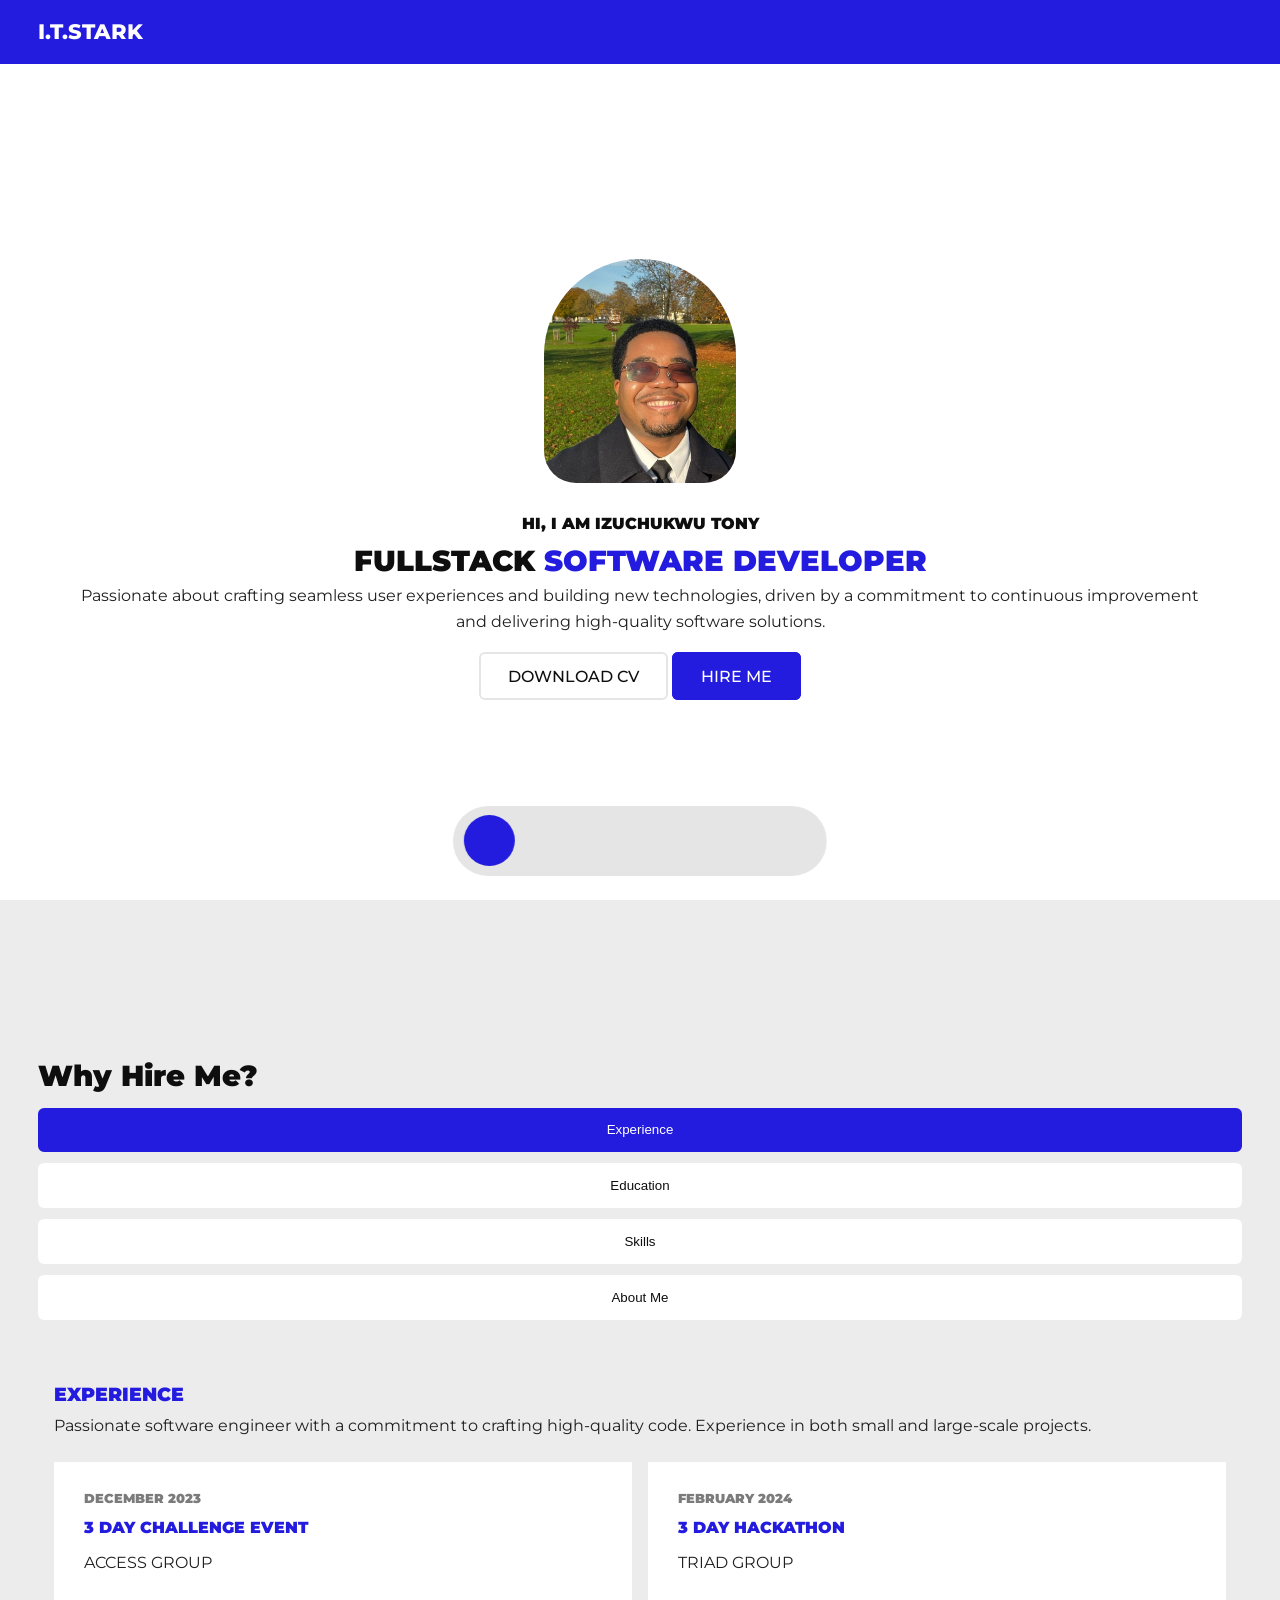
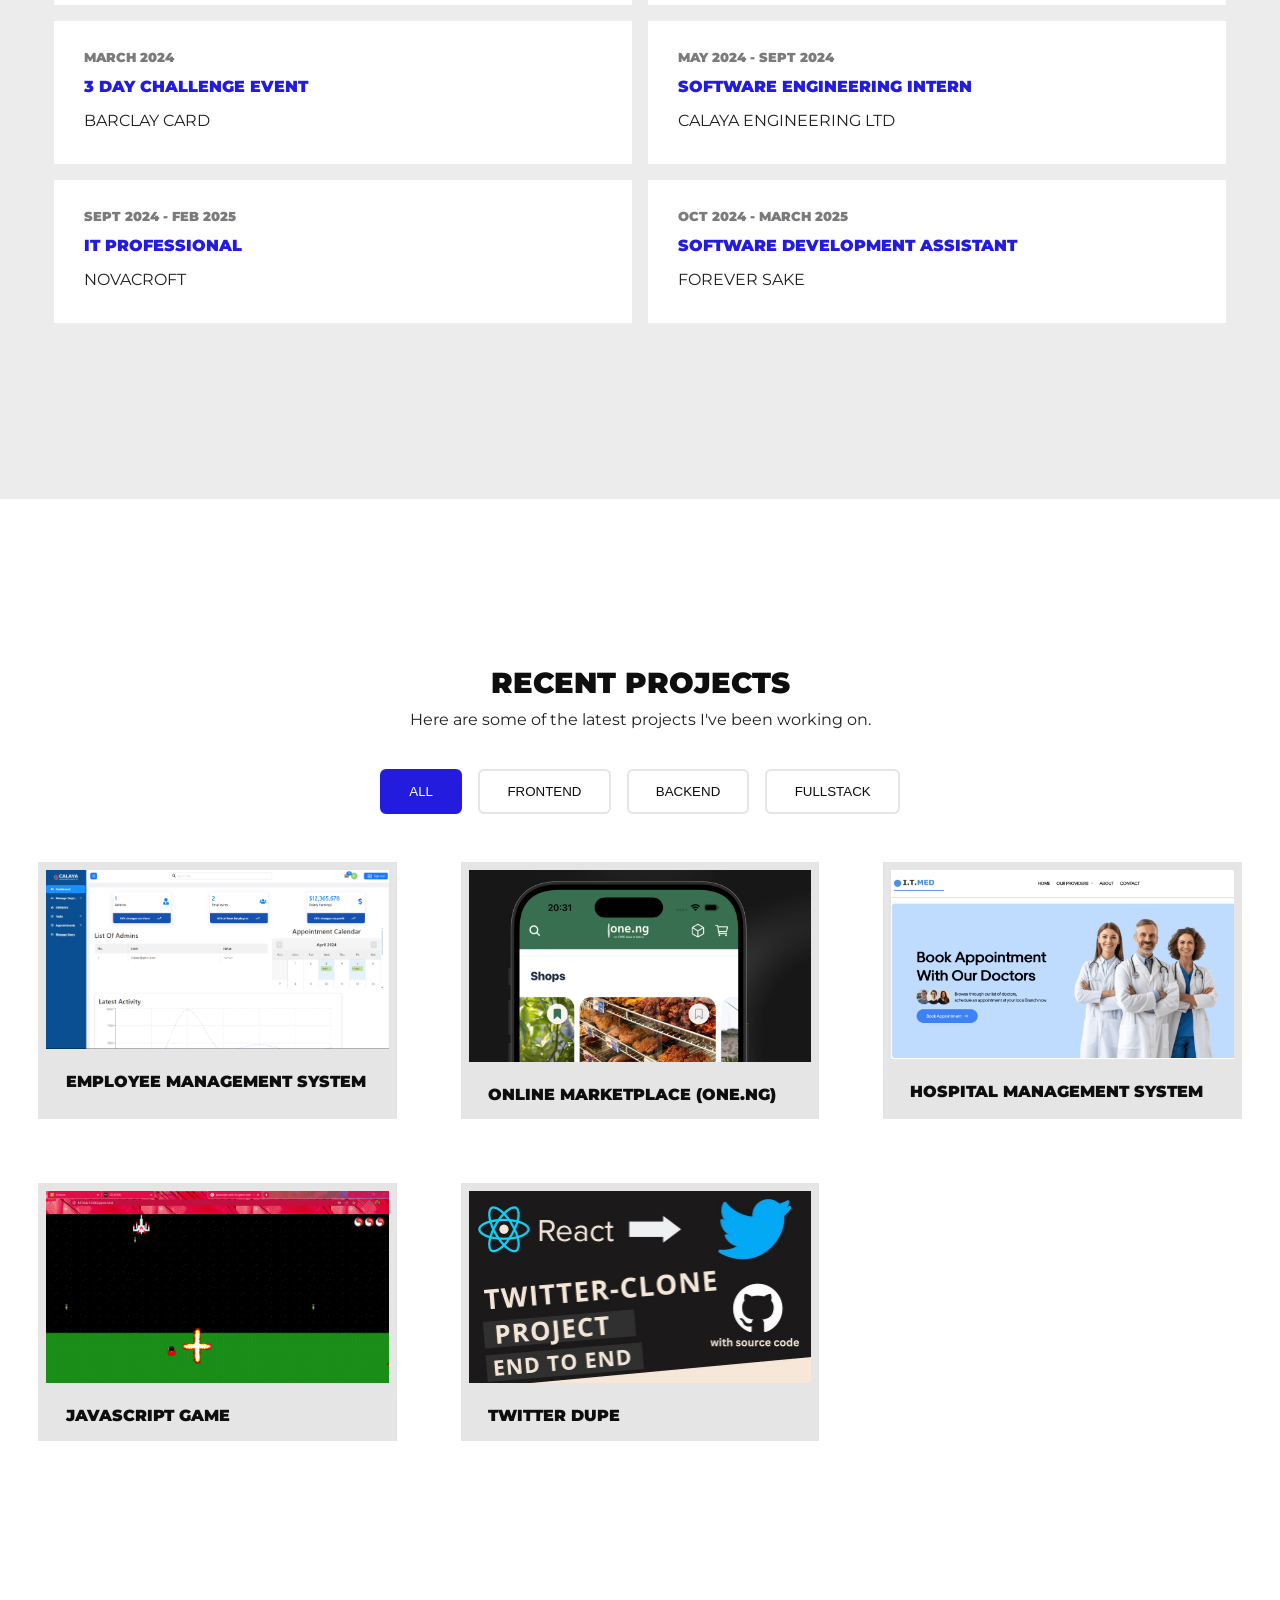
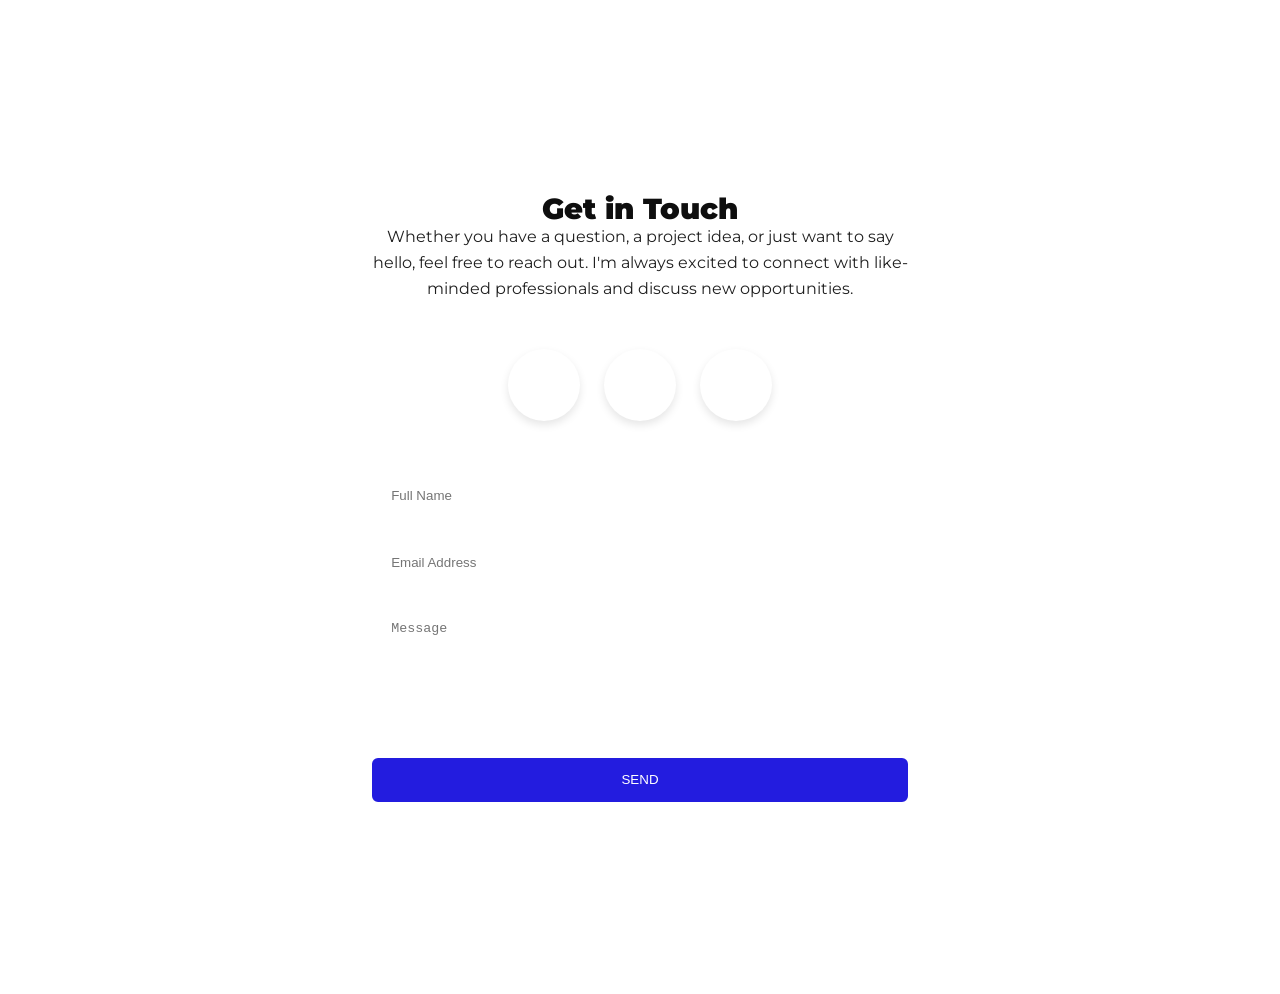
==== index.html @ 14d8987a "Update index.html" ====
<!DOCTYPE html>
<html lang="en">
  <head>
    <meta charset="UTF-8" />
    <meta name="viewport" content="width=device-width, initial-scale=1.0" />
    <title>I.T.STARK PERSONAL PORTFOLIO</title>
    <!-- Iconscout -->
    <link
      rel="stylesheet"
      href="https://unicons.iconscout.com/release/v4.0.8/css/line.css"
    />

    <!-- GOOGLEFONTS -->
    <link rel="preconnect" href="https://fonts.googleapis.com" />
    <link rel="preconnect" href="https://fonts.gstatic.com" crossorigin />
    <link
      href="https://fonts.googleapis.com/css2?family=Montserrat:ital,wght@0,100..900;1,100..900&display=swap"
      rel="stylesheet"
    />

    <!-- ANIMATE ON SCROLL -->
    <link rel="stylesheet" href="https://unpkg.com/aos@next/dist/aos.css" />

    <!-- CUSTOM CSS -->
    <link rel="stylesheet" href="./index.css" />
  </head>
  <body>
    <!---=============================== NAVBAR ==============================-->
    <nav>
      <div class="container nav_container">
        <a href="index.html">I.T.STARK</a>
        <button class="nav_theme-btn">
          <i class="uil uil-moon"></i>
        </button>
      </div>
    </nav>

    <!---=============================== FLOATING NAVBAR ==============================-->
    <menu class="floating_nav">
      <a href="#" class="active"><i class="uil uil-estate"></i></a>
      <a href="#resume"><i class="uil uil-clipboard-alt"></i></a>
      <a href="#projects"><i class="uil uil-bag"></i></a>
      <a href="#faqs"><i class="uil uil-smile-beam"></i></a>
      <a href="#contact"><i class="uil uil-phone"></i></a>
    </menu>

    <!---=============================== HEADER ==============================-->
    <header>
      <div class="header_container">
        <div class="header_image" data-aos="fade-up" data-aos-delay="800">
          <img src="../assets/izu.jpg" alt="Header Image" />
        </div>
        <h5 data-aos="fade-in">HI, I AM IZUCHUKWU TONY</h5>
        <h1 data-aos="fade-in">FULLSTACK <span>SOFTWARE DEVELOPER</span></h1>
        <p data-aos="fade-in">
          Passionate about crafting seamless user experiences and building new
          technologies, driven by a commitment to continuous improvement and
          delivering high-quality software solutions.
        </p>
        <div class="header_cta" data-aos="fade-in">
<a href="./assets/Izuchukwu_Resume.pdf" class="btn" download="Izuchukwu CV.pdf">DOWNLOAD CV</a>          <a href="#contact" class="btn primary">HIRE ME</a>
        </div>

        <menu class="header_socials">
          <a href="https://github.com/Izu-kun23" aria-label="GitHub"
            ><i class="uil uil-github-alt"></i
          ></a>
          <a
            href="https://www.instagram.com/_izumaki_15/"
            aria-label="Instagram"
            ><i class="uil uil-instagram"></i
          ></a>
          <a
            href="https://www.linkedin.com/in/izuchukwu-tony-9aa592218/"
            aria-label="LinkedIn"
            ><i class="uil uil-linkedin-alt"></i
          ></a>
        </menu>
      </div>
    </header>

    <!---=============================== RESUME ==============================-->
    <section id="resume">
      <div class="container resume_container" data-aos="fade-in" data-aos-delay="200">
        <div class="resume_left">
          <h1>Why Hire Me?</h1>
<p>
 
</p>
<p>

</p>
          <menu>
            <button class="btn primary experience_btn">Experience</button>
            <button class="btn education_btn">Education</button>
            <button class="btn skills_btn">Skills</button>
            <button class="btn about_btn">About Me</button>
          </menu>
        </div>

        <div class="resume_right"></div>
      </div>
    </section>

<!--============================== PROJECTS ==============================-->
<section class="projects" id="projects" data-aos="fade-up" data-aos-delay="200">
  <h1>RECENT PROJECTS</h1>
  <p>Here are some of the latest projects I've been working on.</p>

  <menu class="projects_categories">
    <button class="btn primary" data-filter="*">ALL</button>
    <button class="btn" data-filter=".frontend">FRONTEND</button>
    <button class="btn" data-filter=".backend">BACKEND</button>
    <button class="btn" data-filter=".fullstack">FULLSTACK</button>
  </menu>

  <div class="container projects_container">
    <article class="project mix fullstack" data-title="Employee Management System" data-description="This Employee Management System is designed to streamline workforce management within a company. It facilitates effective communication between employees and employers, ensuring smooth operations and improved productivity." data-image="./assets/EMS.png">
      <div class="project_image"><img src="./assets/EMS.png" alt="EMS" /></div>
      <h5>EMPLOYEE MANAGEMENT SYSTEM</h5>
    </article>

    <article class="project mix fullstack" data-title="Online Marketplace (One.NG)" data-description="A cross-platform mobile application intended to connect small businesses and consumers across Nigeria. One.NG is being developed to help vendors showcase services, manage profiles, and interact with customers in real time. It is designed to support geo-based discovery, in-app messaging, and local payments — with the broader goal of helping digitize Nigeria’s informal economy and empower small-scale entrepreneurs." data-image="./assets/home.png">
      <div class="project_image"><img src="./assets/One.png" alt="One NG" /></div>
      <h5>ONLINE MARKETPLACE (ONE.NG)</h5>
    </article>

    <article class="project mix fullstack" data-title="Hospital Management System" data-description="This Hospital Management System allows users to book appointments, while doctors, pharmacists, and admins manage bookings, payments, and patient data via dedicated dashboards. Stripe integration supports seamless transactions." data-image="./assets/hospitalms.png">
      <div class="project_image"><img src="./assets/hospitalms.png" alt="Hospital MS" /></div>
      <h5>HOSPITAL MANAGEMENT SYSTEM</h5>
    </article>

    <article class="project mix backend" data-title="JavaScript Game" data-description="A browser-based game where players dodge falling obstacles. Designed to test reflexes and timing, built with vanilla JS." data-image="./assets/game.png">
      <div class="project_image"><img src="./assets/game.png" alt="Game" /></div>
      <h5>JAVASCRIPT GAME</h5>
    </article>

    <article class="project mix frontend" data-title="Twitter Dupe (React)" data-description="A frontend clone of X (formerly Twitter), built using React and MongoDB. Features include posting, liking, commenting, and following users." data-image="./assets/Fake.jpg">
      <div class="project_image"><img src="./assets/Fake.jpg" alt="Twitter Dupe" /></div>
      <h5>TWITTER DUPE</h5>
    </article>
  </div>
</section>

<!-- =============== MODAL ================== -->
<div class="modal" id="projectModal">
  <div class="modal-content">
    <span class="close">&times;</span>
    <img id="modal-img" src="" alt="Project Image" />
    <h2 id="modal-title"></h2>
    <p id="modal-description"></p>
  </div>
</div>

<!-- =============== MODAL STYLES ================== -->
<style>
  .modal {
    display: none;
    opacity: 0;
    transition: opacity 0.3s ease;
    position: fixed;
    z-index: 9999;
    left: 0; top: 0;
    width: 100%; height: 100%;
    overflow: auto;
    background: rgba(0, 0, 0, 0.7);
  }

  .modal.show {
    display: block;
    opacity: 1;
  }

  .modal-content {
    background: white;
    margin: 10% auto;
    padding: 20px;
    width: 90%;
    max-width: 600px;
    border-radius: 10px;
    position: relative;
    animation: slideIn 0.3s ease;
  }

  .modal-content img {
    width: 100%;
    height: auto;
    object-fit: cover;
    border-radius: 10px;
    margin-bottom: 1rem;
  }

  .modal-content .close {
    position: absolute;
    top: 10px; right: 15px;
    font-size: 28px;
    cursor: pointer;
  }

  @keyframes slideIn {
    from { transform: translateY(-20px); opacity: 0; }
    to { transform: translateY(0); opacity: 1; }
  }
</style>

<!-- =============== MODAL SCRIPT ================== -->
<script>
  document.addEventListener("DOMContentLoaded", () => {
    const modal = document.getElementById("projectModal");
    const modalImg = document.getElementById("modal-img");
    const modalTitle = document.getElementById("modal-title");
    const modalDescription = document.getElementById("modal-description");
    const closeBtn = document.querySelector(".modal .close");

    document.querySelectorAll(".project").forEach(project => {
      project.addEventListener("click", () => {
        modalImg.src = project.getAttribute("data-image");
        modalTitle.textContent = project.getAttribute("data-title");
        modalDescription.textContent = project.getAttribute("data-description");

        modal.classList.add("show");
      });
    });

    closeBtn.addEventListener("click", () => {
      modal.classList.remove("show");
    });

    window.addEventListener("click", (e) => {
      if (e.target === modal) {
        modal.classList.remove("show");
      }
    });
  });
</script>
    

    <!---=============================== CONTACT ==============================-->
    <section id="contact">
      <div class="container contact_container">
        <h1>Get in Touch</h1>
        <p>
            Whether you have a question, a project idea, or just want to say hello, feel free to reach out. I'm always excited to connect with like-minded professionals and discuss new opportunities.
        </p>
        <menu class="contact_options">
          <a href="mailto:izuchukwuonuoha6@gmail.com" class="contact_option" target="_blank">
              <i class="uil uil-envelope"></i>
              
          </a>
          <a href="https://wa.me/+447763902623" class="contact_option" target="_blank">
              <i class="uil uil-whatsapp"></i>
              
          </a>
          <a href="tel:+447763902623" class="contact_option" target="_blank">
              <i class="uil uil-phone"></i>
              
          </a>
      </menu>

        <form action="https://formsubmit.co/izuchukwuonuoha6@gmail.com" method="POST" data-aos="fade-up" data-aos-delay="200">
          <input type="text" name="Name" placeholder="Full Name">
          <input type="text" name="Email" placeholder="Email Address">
          <textarea rows="7" name="Message" placeholder="Message"></textarea>
          <button type="submit" class="btn primary">SEND</button>

        </form>
      </div>
    </section>


    <script src="./mix/dist/mixitup.min.js"></script>
    <script src="https://unpkg.com/aos@next/dist/aos.js"></script>
    <script>
      AOS.init({duration:2000, offset:80});
    </script>
    <script src="./index.js"></script>
  </body>
</html>
---- index.css ----
*{
    margin: 0;
    padding: 0;
    outline: 0;
    border: 0;
    text-decoration: none;
    list-style: none;
    box-sizing: border-box;
}

:root{
    --color-primary: rgb(35, 28, 223);
    --color-primary-variant: rgba(25, 39, 230, 0.61);
    --color-gray-0: #fff;
    --color-gray-50: #edecec;
    --color-gray-100: #e6e5e5;
    --color-gray-200: #c0c0c0;
    --color-gray-300: #a1a1a1;
    --color-gray-400: #919191;
    --color-gray-500: #7b7b7b;
    --color-gray-600: #545454;
    --color-gray-700: #313131;
    --color-gray-800: #1f1f1f;
    --color-gray-900: #0e0e0e;

    --container-w-lg:74%;
    --container-w-sm:94%;

    --transition:all 350ms ease;

}

.dark-theme-variables{
    --color-gray-0: #0e0d14;
    --color-gray-50: #211f2e;
    --color-gray-100: #252233;
    --color-gray-200: #545454;
    --color-gray-300: #7b7b7b;
    --color-gray-400: #919191;
    --color-gray-500: #a1a1a1;
    --color-gray-600: #c0c0c0;
    --color-gray-700: #e6e5e5;
    --color-gray-800: #fafafa;
    --color-gray-900: #fff;
}

html{
    scroll-behavior: smooth;
}

::-webkit-scrollbar{
    background: rgba(11, 48, 185, 0.25);
    width:10px;
}

::-webkit-scrollbar-thumb{
    background: var(--color-primary);
}

body {
    font-family: "Montserrat", sans-serif;
    line-height: 1.6;
    background: var(--color-gray-0);
    font-size:0.9rem;
    color: var(--color-gray-800);
    user-select: none;
}

.container{
    width: var(--container-w-lg);
    margin-inline: auto;
    
}

img {
    width: 100%;
    display: block;
    object-fit: cover;
}

h1, h2, h3, h4, h5, h6{
    line-height: 1.1;
    color: var(--color-gray-900);
    font-weight:900;
}

h1{
    font-size:1.8rem;
}

h2{
    font-size: 1.6rem;
}

h3{
    font-size: 1.4rem;
}

h4{
    font-size: 1.2rem;
}

h5{
    font-size: 1rem;
}

h6{
    font-size: 0.8rem;
}

a{
    transition: var(--transition);
}

.btn {
    background: var(--color-gray-0); /* Background color of the button */
    border: 2px solid var(--color-gray-100); /* Outline color and thickness */
    color: var(--color-gray-900); /* Text color */
    font-weight: 500;
    padding: 0.8rem 1.7rem;
    transition: var(--transition);
    cursor: pointer;
    border-radius: 0.375rem; /* Optional: Rounded corners */
}

.btn.primary{
    background: var(--color-primary);
    border-color: var(--color-primary);
    color:white;
}

.btn:hover{
    background: var(--color-primary-variant);
    border-color: transparent
}

section{
    padding: 10rem 0;
}

section:nth-child(even) {
    background:var(--color-gray-50);
}

section > h1, section > p {
    text-align: center;
    margin-top: 0.5rem;
    width: 30rem;
    margin-inline:auto;
}




/*=============================== NAVBAR ==============================*/
nav {
    background: var(--color-primary);
    width:100vw;
    height:3rem;
    display:grid;
    place-items: center;
    position: fixed;
    top: 0;
    left: 0;
    z-index: 9;
}

.nav_container{
    display:flex;
    justify-content:space-between;
    align-items:center;
}

.nav_container a{
    color:white;
    font-weight: 800;
    font-size:1.3rem;
}

.nav_theme-btn{
    background: transparent;
    color: white;
    font-size:1.3rem;
    cursor:pointer;
}

/*=============================== FLOATING NAVBAR ==============================*/
.floating_nav{
    position: fixed;
    left:50%;
    bottom:2rem;
    transform: translateX(-50%) scale(0);
    background:rgba(0,0,0,0.1);
    backdrop-filter: blur(10px);
    -webkit-backdrop-filter: blur(10px);
    width: fit-content;
    height:4.4rem;
    display: flex;
    align-items: center;
    justify-content: space-between;
    gap:1.5rem;
    padding:0.7rem;
    border-radius: 2.2rem;
    opacity: 0;
    z-index: 9;
    animation:animateFloatingNav 1s 1.5s ease forwards;
}

.dark-theme-variables .floating_nav{
    background: rgba(255, 255, 255, 0.1);
}

@keyframes animateFloatingNav {
    to{
        bottom:1.5rem;
        opacity: 1;
        transform: translateX(-50%) scale(1);
    }
}

.floating_nav a{
    color: var(--color-gray-900);
    width: 3.2rem;
    aspect-ratio: 1/1;
    display:grid;
    place-items:center;
    border-radius: 50%;
    font-size:1rem;
}

.floating_nav a:hover{
    background: var(--color-gray-0);
}

.floating_nav a.active{
    background:var(--color-primary);
    color:white;
}


/*=============================== HEADER ==============================*/
header{
    margin-top: 3rem;
    height: calc(100vh - 3rem);
    display: grid;
    place-items: center;
}

.dark-theme-variables header{
    background: linear-gradient (var(--color-gray-100), var(--color-gray-0));
}

.header_container{
    width:36rem;
    text-align: center;
}

.header_image{
    width: 12rem;
    height:14rem;
    border-radius: 6rem 6rem 2rem 2rem;
    overflow: hidden;
    margin-inline: auto;
    margin-bottom: 2rem;
}

.header_image img{
    height:100%;
}

.header_container h1{
    margin: 0.8rem 0 0.1rem;
}

.header_container h1 span{
    color: var(--color-primary);
}

.header_cta{
    margin-top: 1.8rem;
    display: flex;
    gap: 1rem;
    margin-inline: auto; /* Center-align the content horizontally */
    width: fit-content;
    display: inline-block;
   
    color: #333; /* Text color to match the border */
    
}

.header_socials{
    position: absolute;
    right: 10%;
    bottom: 4rem;
    display: flex;
    flex-direction: column;
    gap: 1rem;
}

.header_socials a {
    background: var(--color-gray-100);
    color: var(--color-primary);
    width:2.2rem;
    aspect-ratio: 1/1;
    display: flex;
    align-items: center;
    justify-content: center;
    border-radius:0.6rem;
    transition: var(--transition);
}

.header_socials a:hover {
    background: var(--color-primary-variant);
    color: var(--color-gray-0);

}

/*=============================== RESUME ==============================*/
.resume_container{
    display: grid;
    grid-template-columns:14rem auto;
    gap: 7rem;
    width: 60%;
}
 .resume_left p{
    margin: 0.5rem 0 1rem;
 }

 .resume_left menu{
    display: flex;
    flex-direction: column;
    gap: 1rem;
 }

.resume_left menu button {
    border-color:var(--color-gray-0);
}

.resume_right h4{
    margin-bottom: 0.5rem;
    color: var(--color-primary);
}

.resume_right > p{
    margin-bottom:1.5rem;
}

.resume_right ul {
    display: grid;
    grid-template-columns: 1fr 1fr;
    gap: 1rem;
}

.resume_right ul li{
    background: var(--color-gray-0);
    padding: 1.5rem;
    border: 0.4rem solid var(--color-gray-0);
    transition: var(--transition);
    cursor:default;
}

.resume_right ul li:hover {
    background: transparent;
}

.resume_right li h6{
    color:var(--color-gray-500)
}

.resume_right li h5{
    color: var(--color-primary);
    margin: 0.8rem 0;
}


/*education*/
.resume_right.education.ul{
    grid-template-columns: 1fr;
}

.resume_right.education.li h5{
    margin-top: 0;
}

.resume_right.education.li h6{
    margin-top: 0;
}

.resume_right.skills ul{
    grid-template-columns: repeat(5, 1fr);
}

.resume_right.skills ul li{
    padding:1rem;
}

/* about */
.resume_right.about ul{
    gap: 0;
}

.resume_right.about.li{
    background: transparent;
    display:flex;
    align-items: center;
    padding: 0;
    gap:0.3rem;
    border: 0;
}

.resume_right.about.li h6{
    color: var(--color-gray-500);
}

.resume_right.about.li h5{
    color: var(--color-gray-900);
}


/*=============================== PROJECTS ==============================*/
.projects_categories {
    display:flex;
    gap:1rem;
    justify-content:center;
    align-items: center;
    margin:3rem 0 2.5rem;
    flex-wrap:wrap;
}

.projects_container {
    display: grid;
    grid-template-columns: repeat(auto-fill, minmax(20rem, 1fr));
    gap:4rem;
}

.project{
    background: var(--color-gray-100);
    transition: var(--transition);
    padding-bottom: 0.5rem;
    border: 0.5rem solid var(--color-gray-100);
    animation: animateProject 1.5s ease forwards;
}

@keyframes animateProject{
    from{
        opacity: 0;
    } to {
        opacity: 1
    }
}

.project:hover {
    background: transparent;
}

.project_image{
    max-height:12rem;
    margin-bottom:1.5rem;
    overflow:hidden;
}

.project h5 {
    padding: 0 1.2rem;
}

.project p {
    margin: 0.5rem 0 1.5rem;
    padding:0 1.2rem;
    font-size:0.8rem;
}

.project_cta{
    padding: 0 1.2rem;
    display: flex;
    gap: 1rem;
}

.project_cta a{
    font-size: 1.3rem;
    padding: 0.6rem 1rem
}

/*=============================== CONTACT ==============================*/
.contact_container {
    width: 100%; /* Make it responsive */
    max-width: 600px; /* Set a maximum width */
    margin: 0 auto; /* Center the container */
    text-align: center; /* Center the text */
    padding: 2rem; /* Add some padding */
}

.contact_options {
    display: flex;
    justify-content: center; /* Center the items */
    align-items: center;
    flex-wrap: wrap; /* Allow items to wrap on smaller screens */
    gap: 1.5rem; /* Increase the gap for better spacing */
    margin: 3rem 0; /* Adjust margin for spacing */
}

.contact_options a {
    background: var(--color-gray-0);
    color: var(--color-primary);
    padding: 1.5rem; /* Increase padding for better touch targets */
    border-radius: 50%;
    width: 4.5rem; /* Slightly larger width */
    height: 4.5rem; /* Slightly larger height */
    display: flex;
    align-items: center;
    justify-content: center;
    font-size: 1.5rem; /* Increase icon size */
    box-shadow: 0 4px 8px rgba(0, 0, 0, 0.1); /* Add a soft shadow */
    transition: all 0.3s ease; /* Smooth transition for hover */
}

.contact_options a:hover {
    background: var(--color-primary-variant);
    color: var(--color-gray-900);
    transform: translateY(-5px); /* Add lift effect on hover */
    box-shadow: 0 6px 12px rgba(0, 0, 0, 0.15); /* Enhance shadow on hover */
}


form {
    display:flex;
    flex-direction:column;
    gap:0.8rem;
}

form input, form textarea{
    padding: 1.2rem;
    resize: none;
    background: var(--color-gray-0);
    color:var(--color-gray-900);
}

form button{
    width: fit-content;
    border: 0;
    background: var(--color-primary);
    padding:0.8rem 2rem;
}


/*=============================== MEDIA QUERIES ==============================*/

@media screen and (max-width: 1500px) {
    body {
        font-size: 1rem;
    }

    .container {
        width: var(--container-w-sm);
    }

    section > h1,
    section > p {
        width: var(--container-w-sm);
    }

    nav {
        height: 4rem;
    }

    .header_container {
        width: 90%;
    }

    .header_container p {
        margin-top: 0.4rem;
    }

    .header_socials {
        display: none;
    }

    .resume_container {
        grid-template-columns: 1fr;
        gap: 3rem;
    }

    .resume_left menu {
        gap: 0.7rem;
    }

    .resume_right {
        width: 100%; /* Make sure it takes full width on small screens */
        overflow-x: hidden; /* Prevent horizontal overflow */
        padding: 1rem; /* Add some padding for a better fit */
    }

    .resume_right.skills ul {
        grid-template-columns: repeat(3, 1fr);
        gap: 1.2rem;
    }

    .resume_right.about ul {
        grid-template-columns: 1fr;
    }

    .resume_right.education ul {
        grid-template-columns: 1fr; /* Ensure content fits within the screen */
        gap: 1.2rem; /* Add some gap for better layout */
    }

    .projects_categories {
        margin-top: 2.3rem;
    }

    .projects_container {
        margin-top: 3rem;
    }

    .faqs_container {
        grid-template-columns: 1fr;
    }

    form button {
        width: 100%;
    }

}
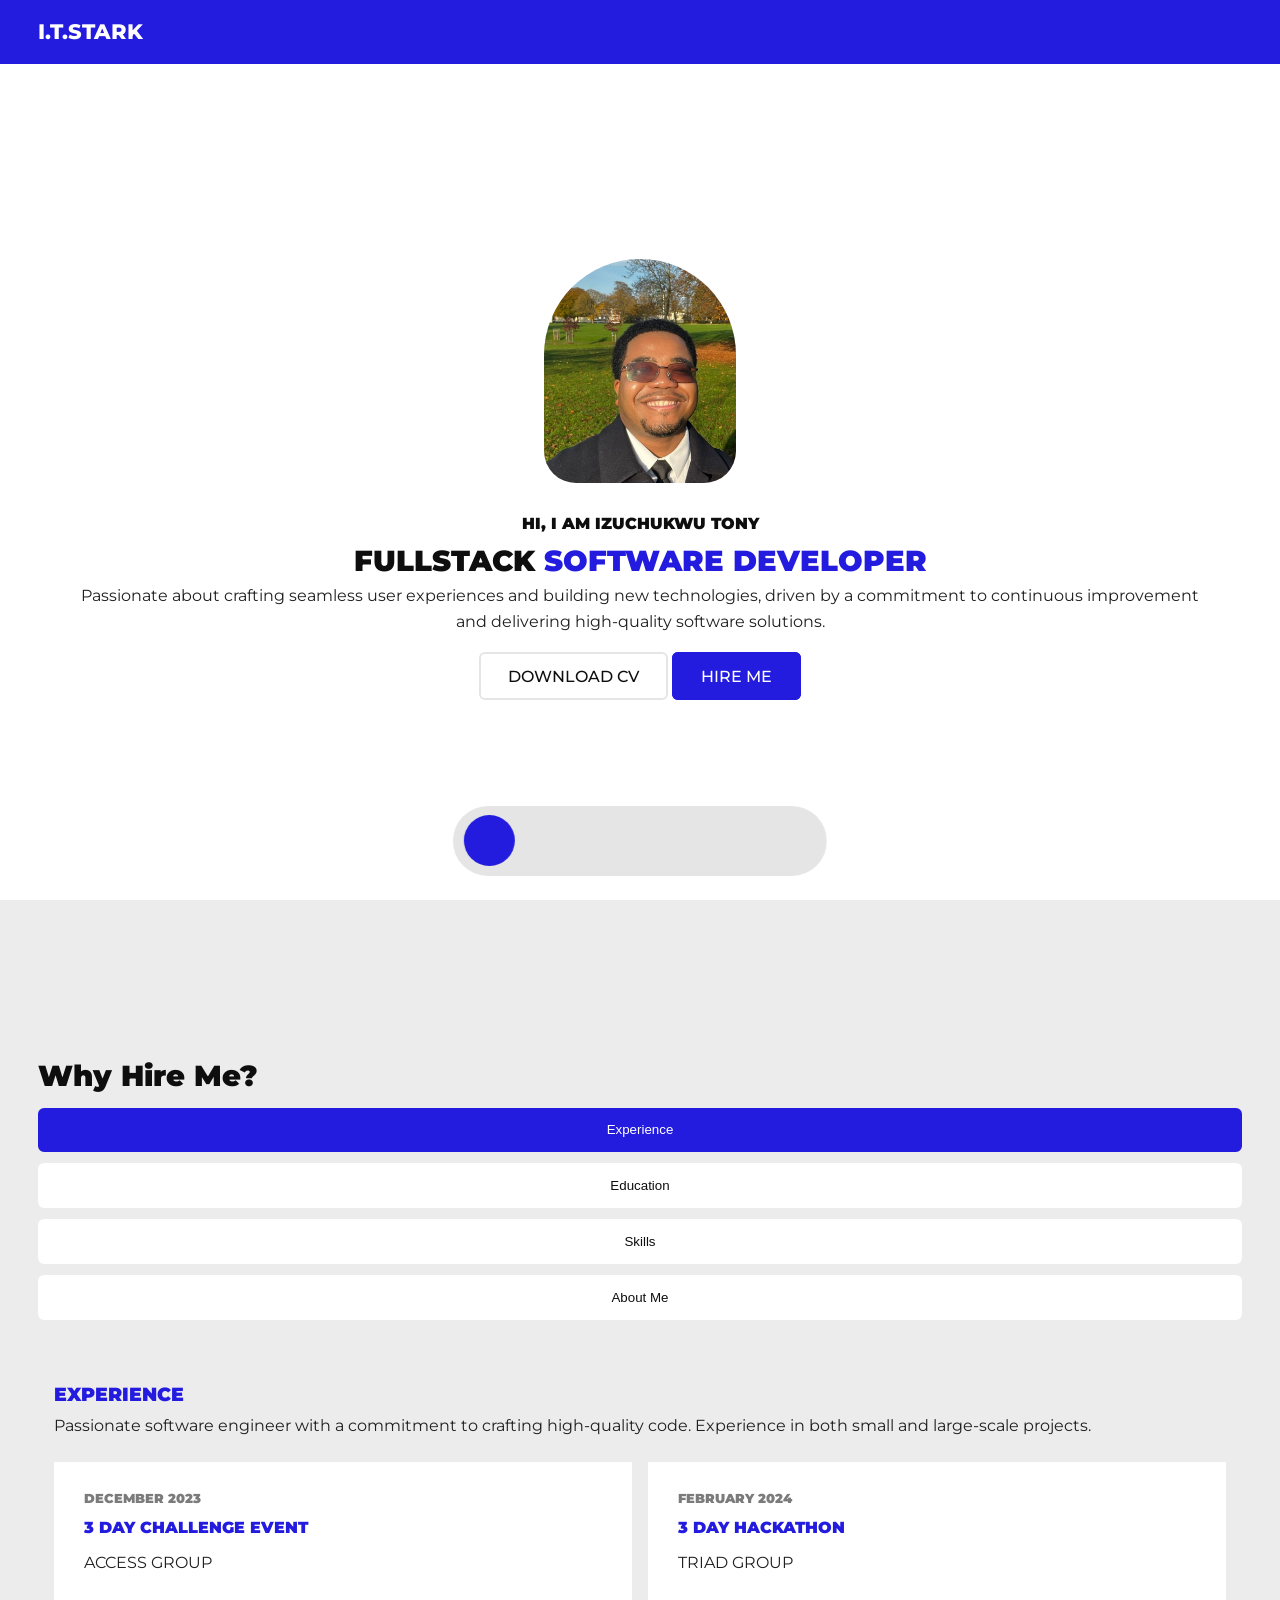
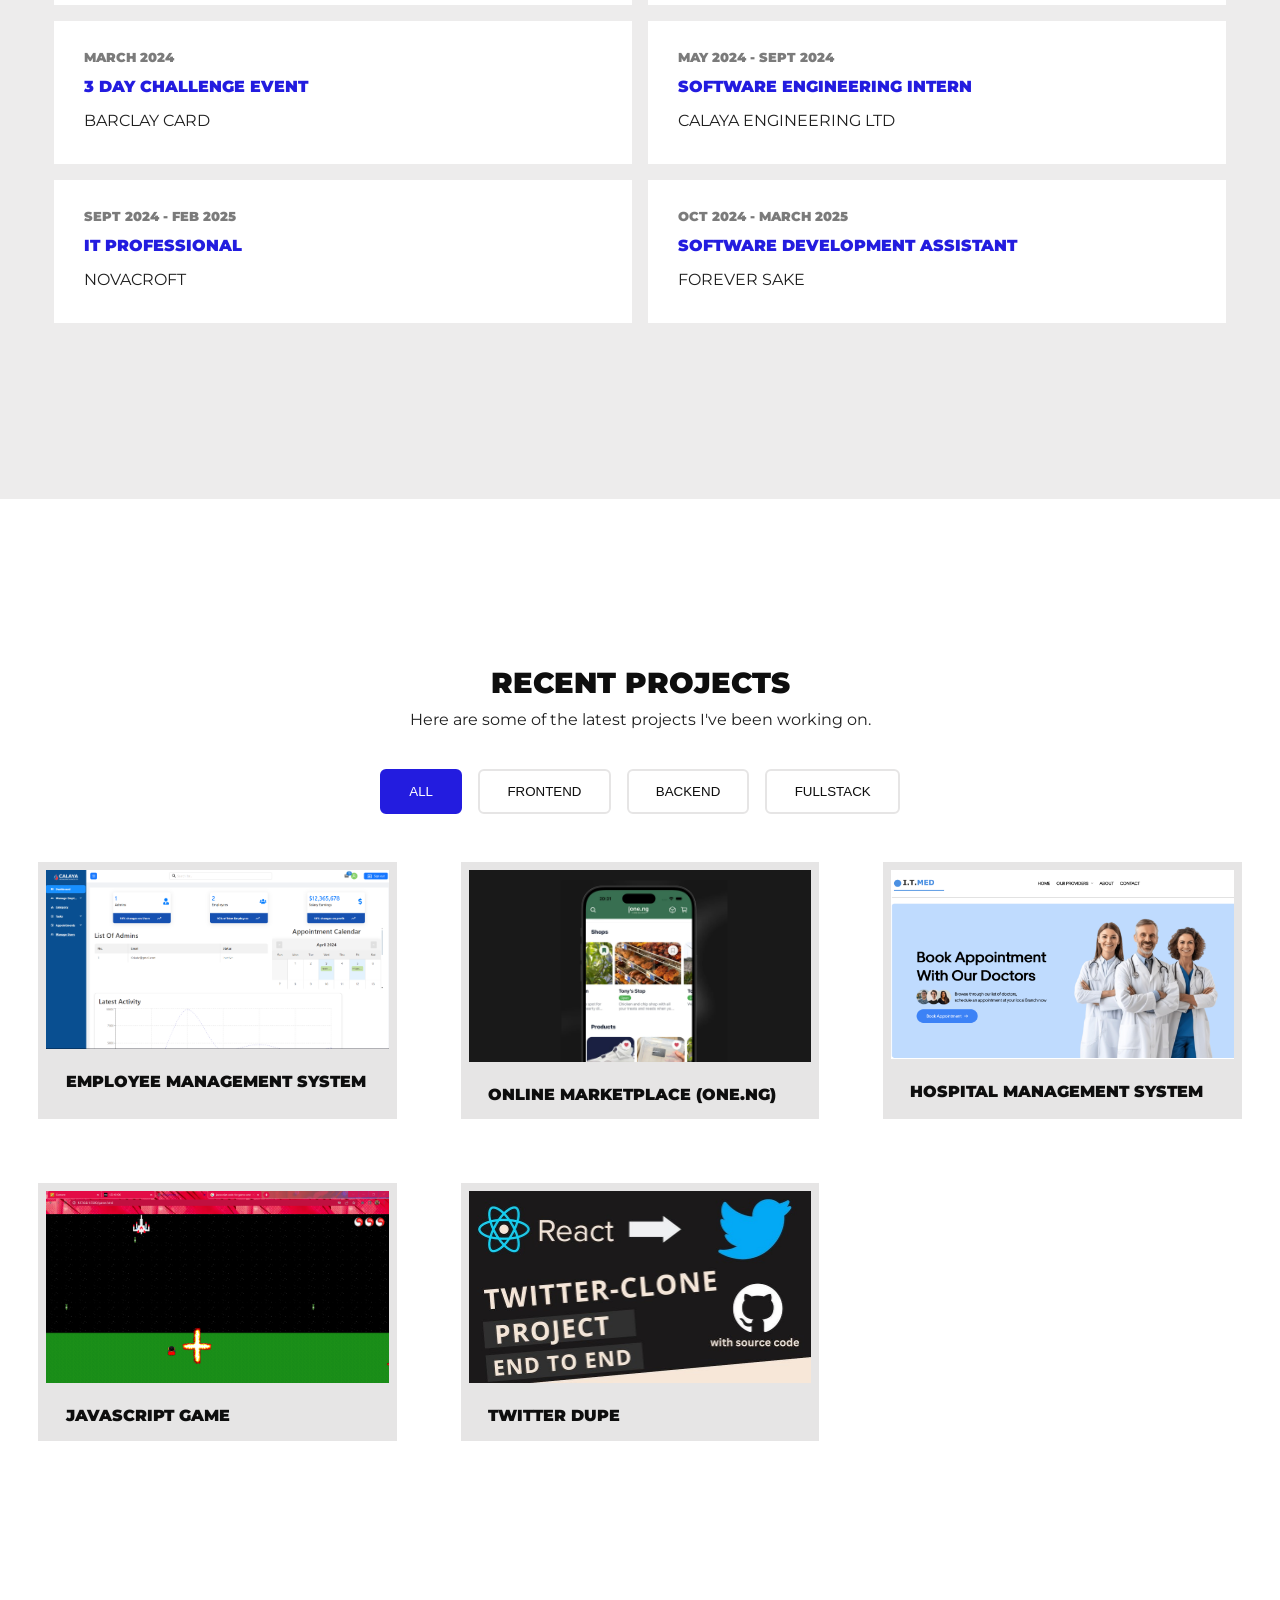
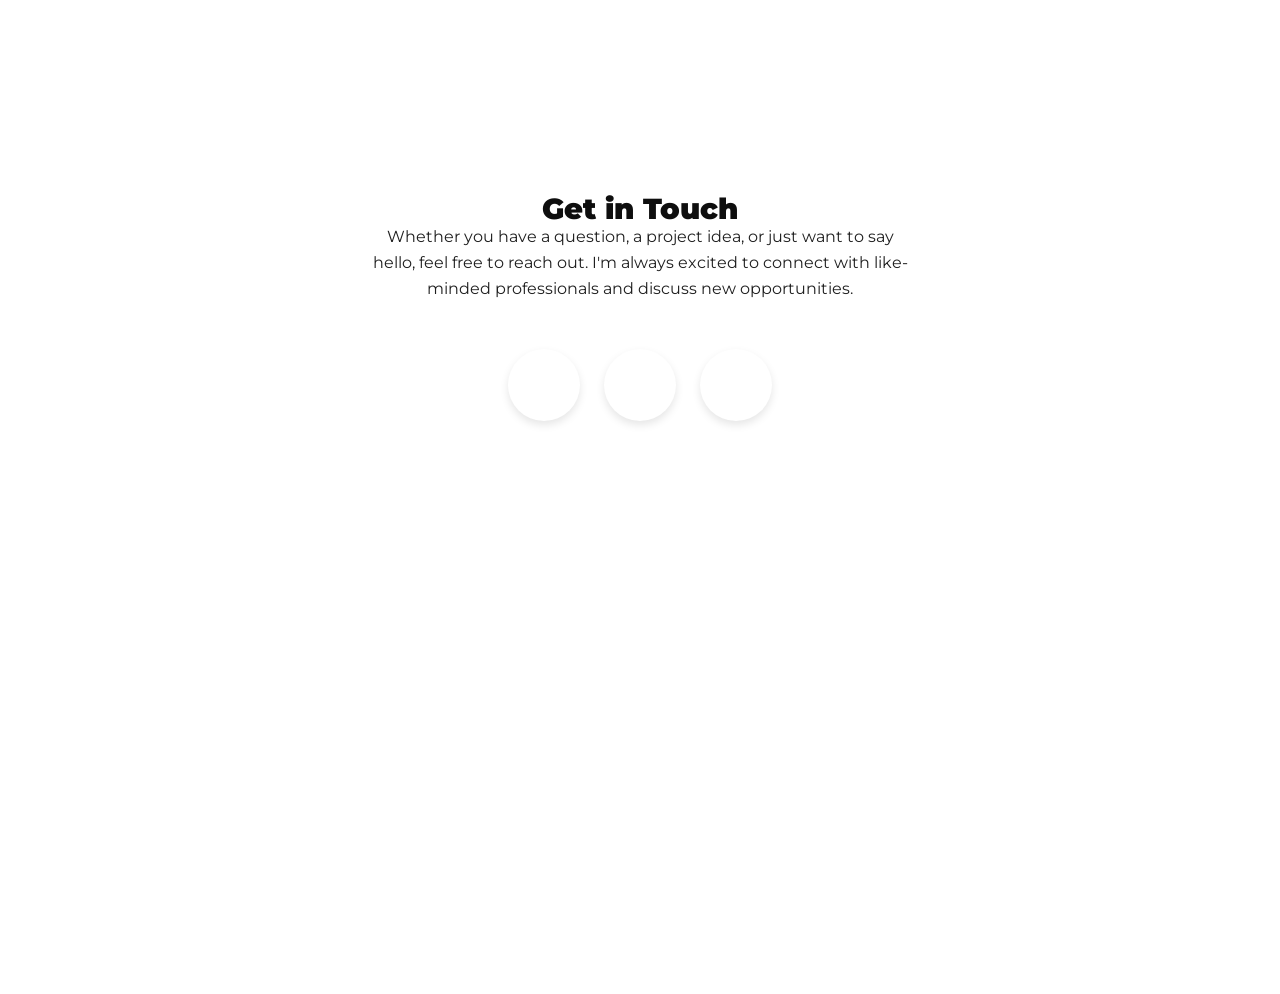
==== commit 78e99816: "Update index.html" ====
--- a/index.html
+++ b/index.html
@@ -121,7 +121,7 @@
     </article>
 
     <article class="project mix fullstack" data-title="Online Marketplace (One.NG)" data-description="A cross-platform mobile application intended to connect small businesses and consumers across Nigeria. One.NG is being developed to help vendors showcase services, manage profiles, and interact with customers in real time. It is designed to support geo-based discovery, in-app messaging, and local payments — with the broader goal of helping digitize Nigeria’s informal economy and empower small-scale entrepreneurs." data-image="./assets/home.png">
-      <div class="project_image"><img src="./assets/One.png" alt="One NG" /></div>
+      <div class="project_image"><img src="./assets/phone.png" alt="One NG" /></div>
       <h5>ONLINE MARKETPLACE (ONE.NG)</h5>
     </article>
 
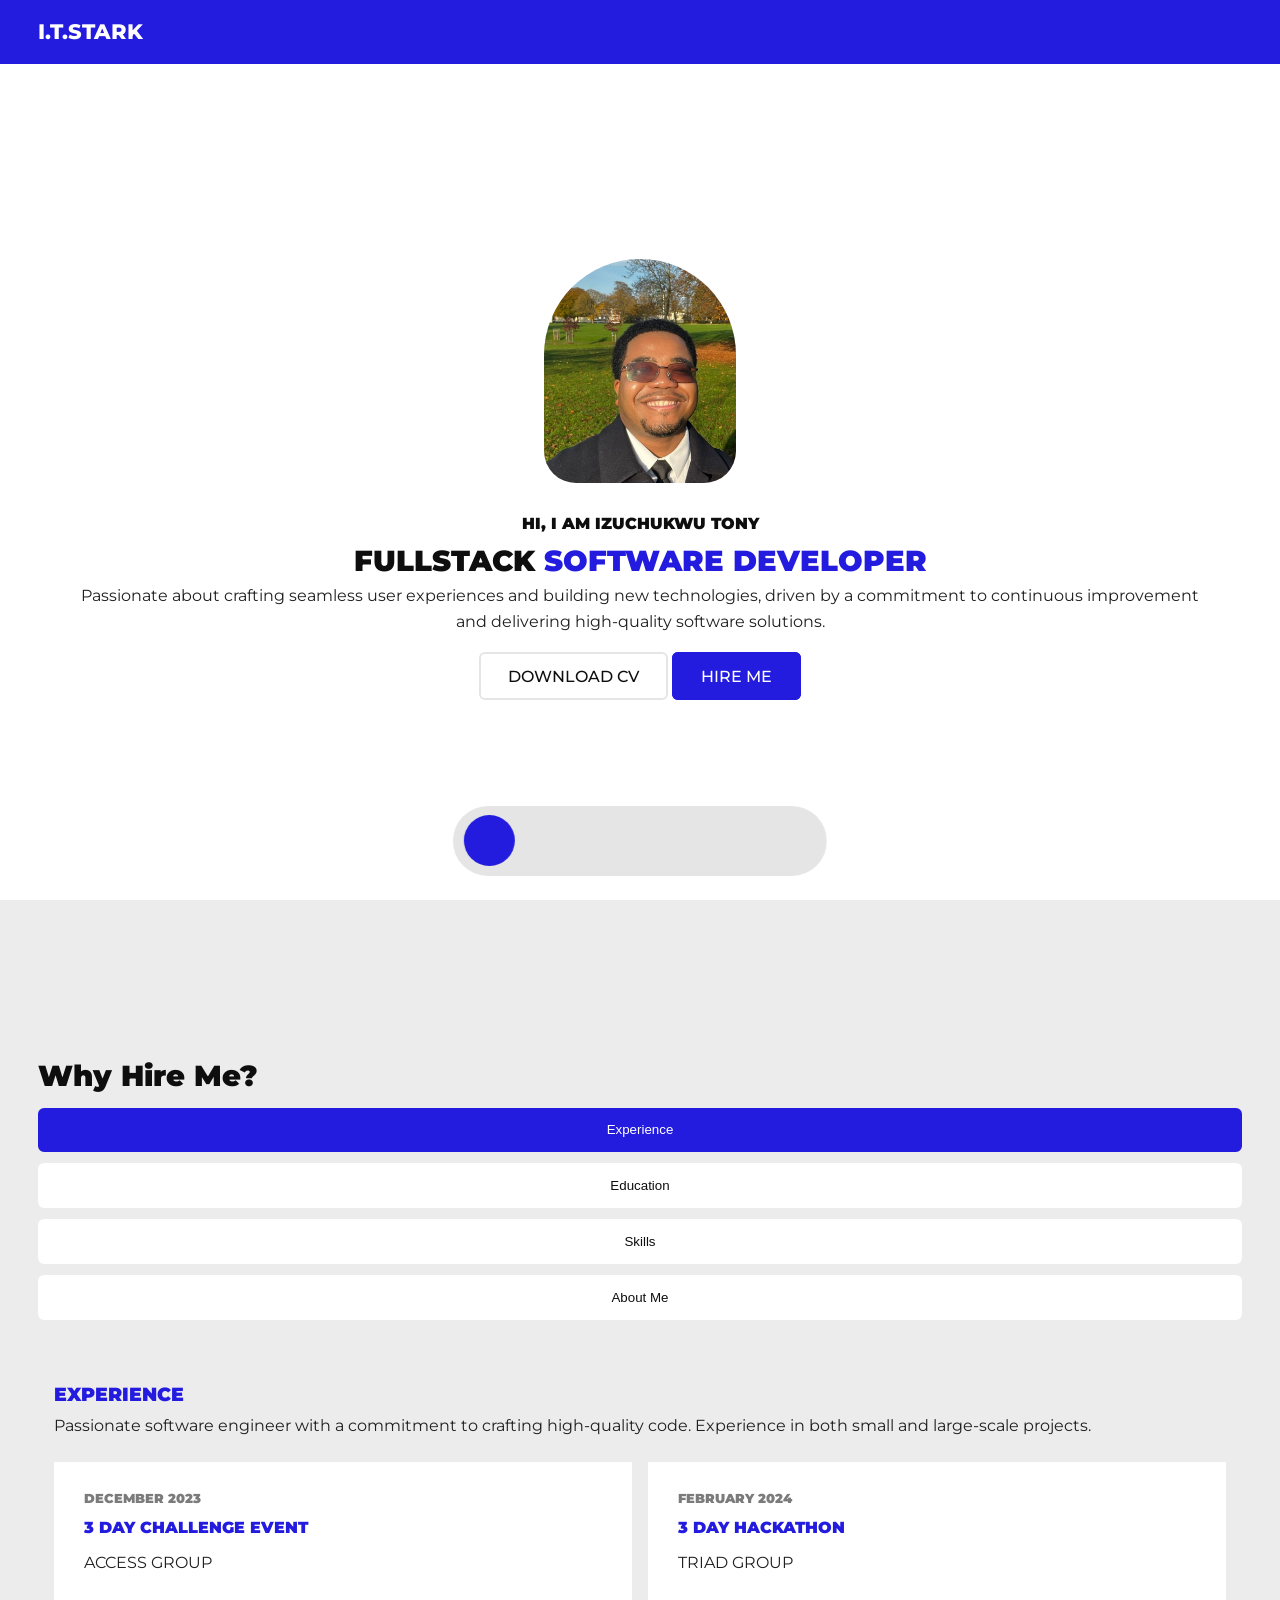
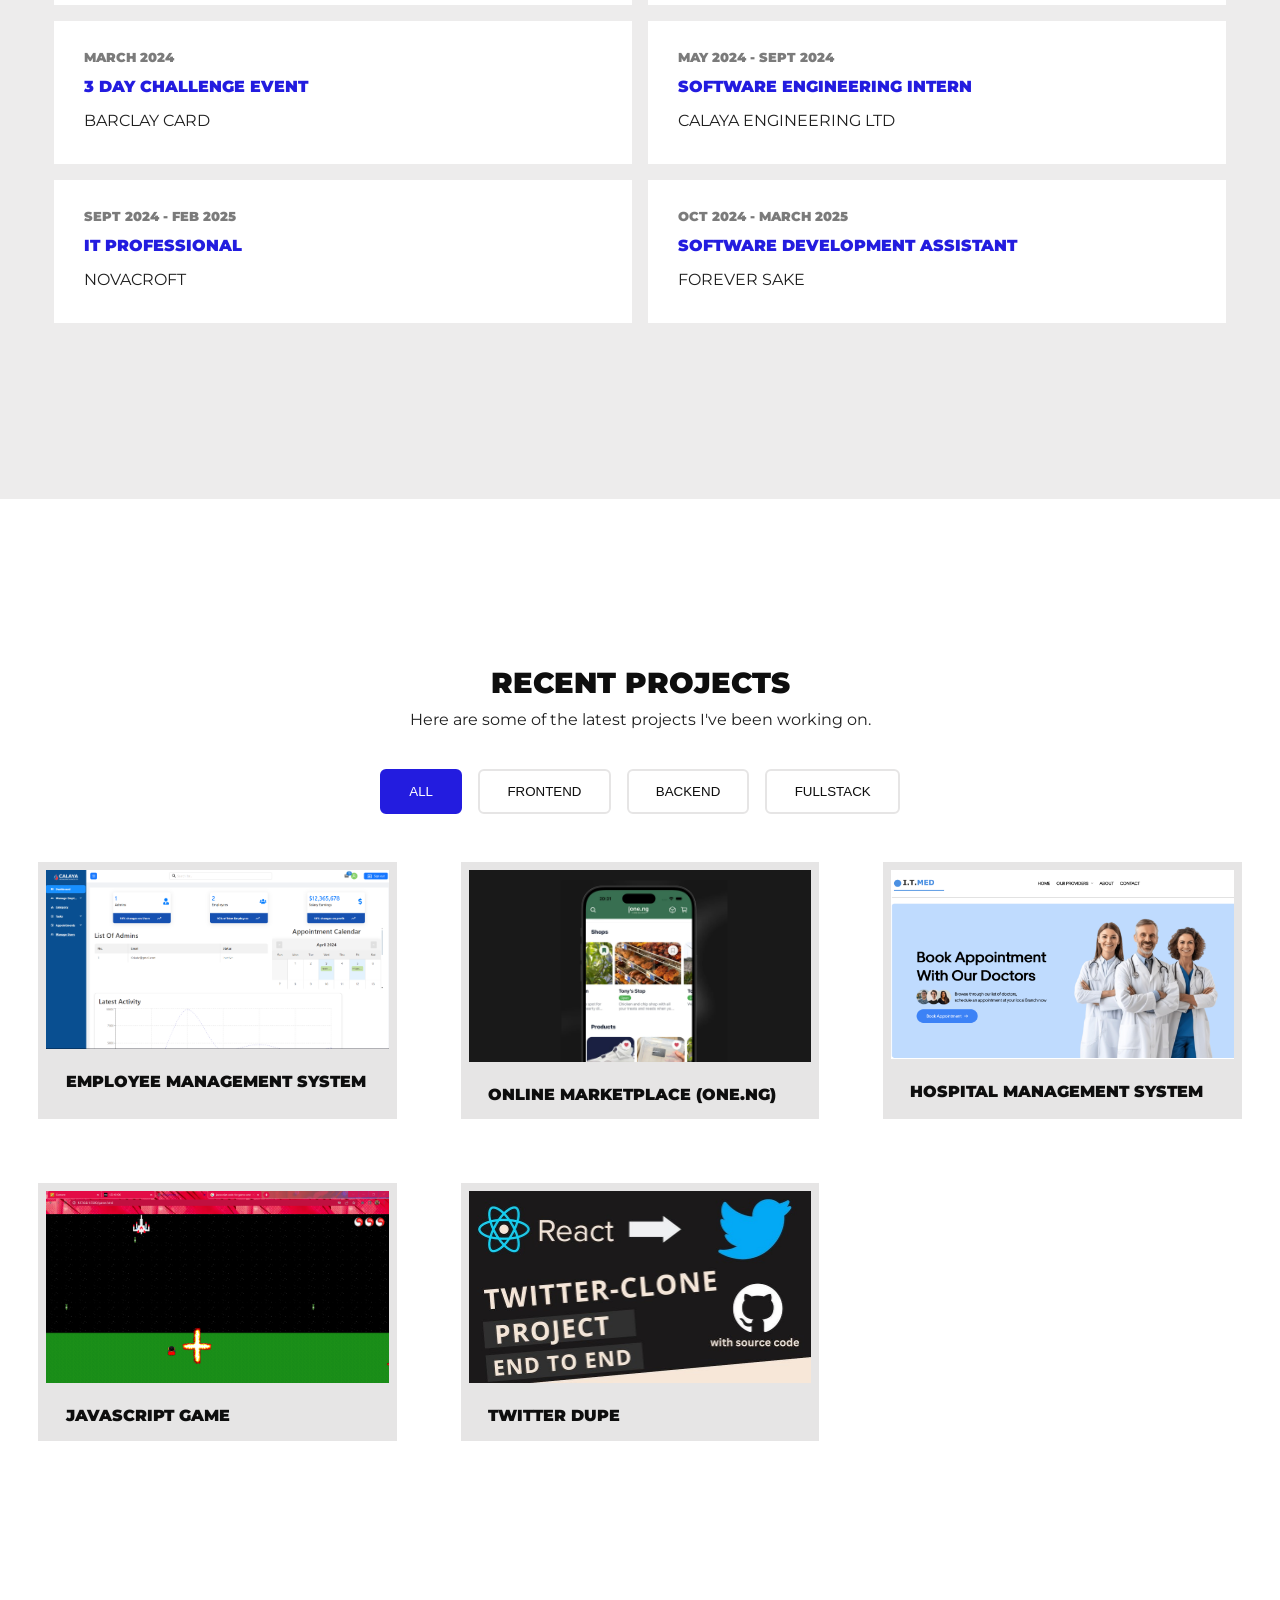
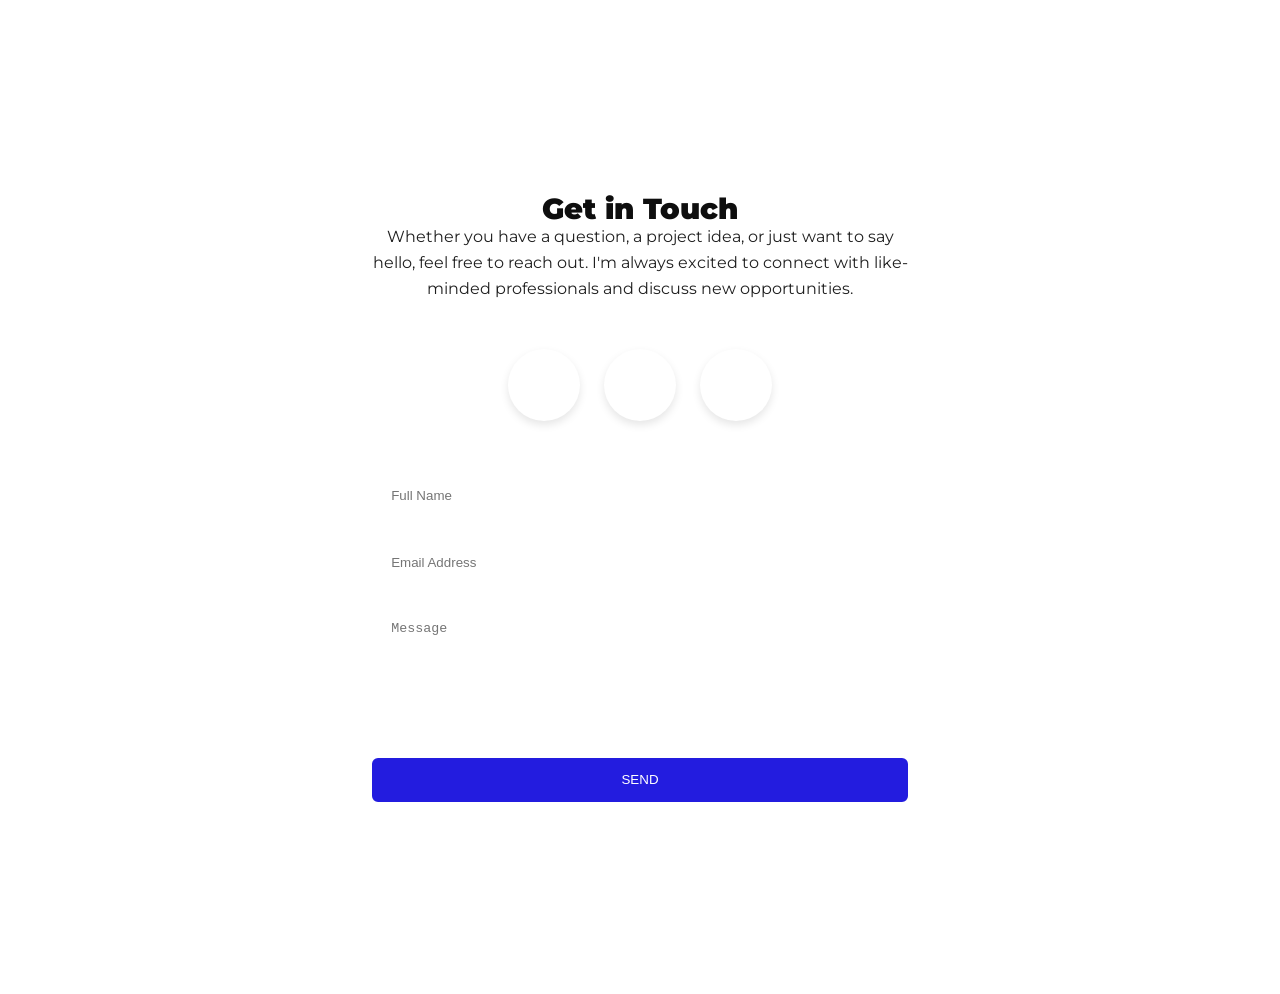
==== commit b00595b5: "Update index.html new modal improvements" ====
--- a/index.html
+++ b/index.html
@@ -183,12 +183,14 @@
   }
 
   .modal-content img {
-    width: 100%;
-    height: auto;
-    object-fit: cover;
-    border-radius: 10px;
-    margin-bottom: 1rem;
-  }
+  width: 100%;
+  max-height: 400px;
+  height: auto;
+  object-fit: contain;
+  border-radius: 10px;
+  margin-bottom: 1rem;
+  display: block;
+}
 
   .modal-content .close {
     position: absolute;
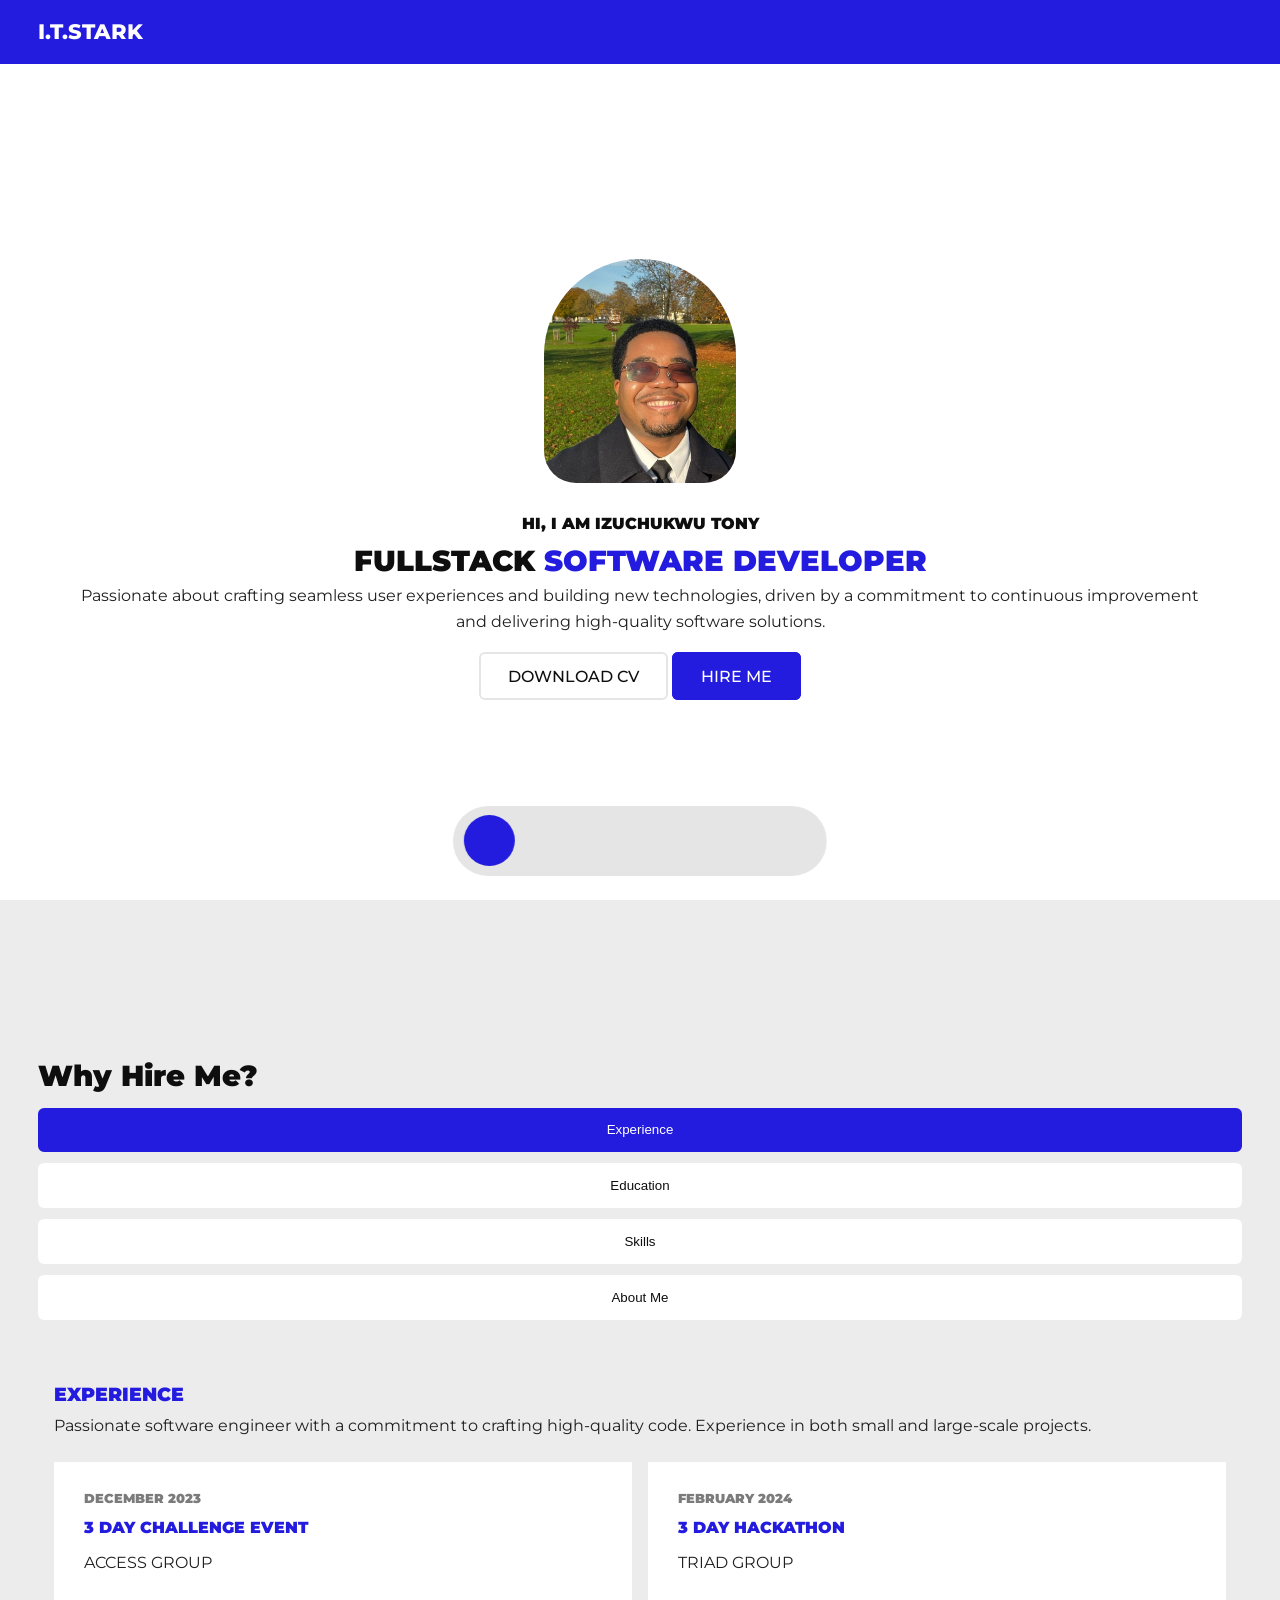
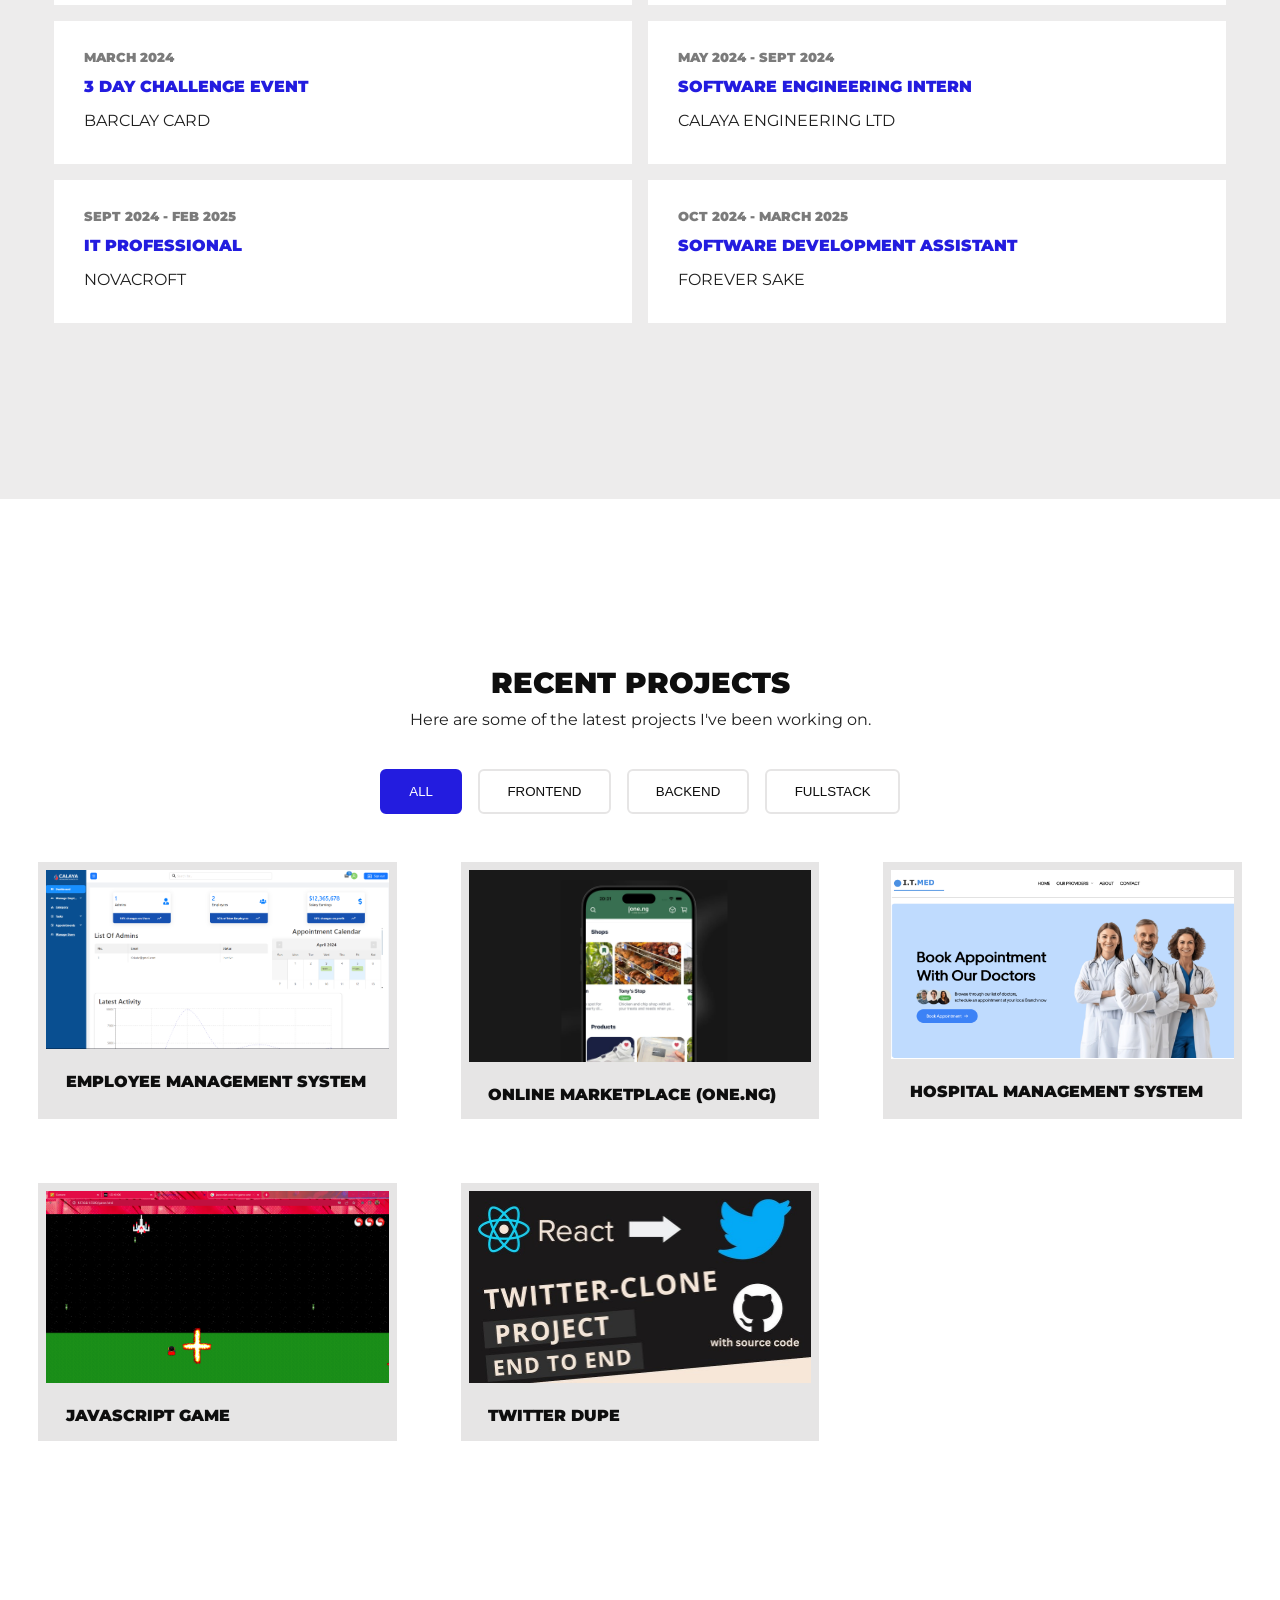
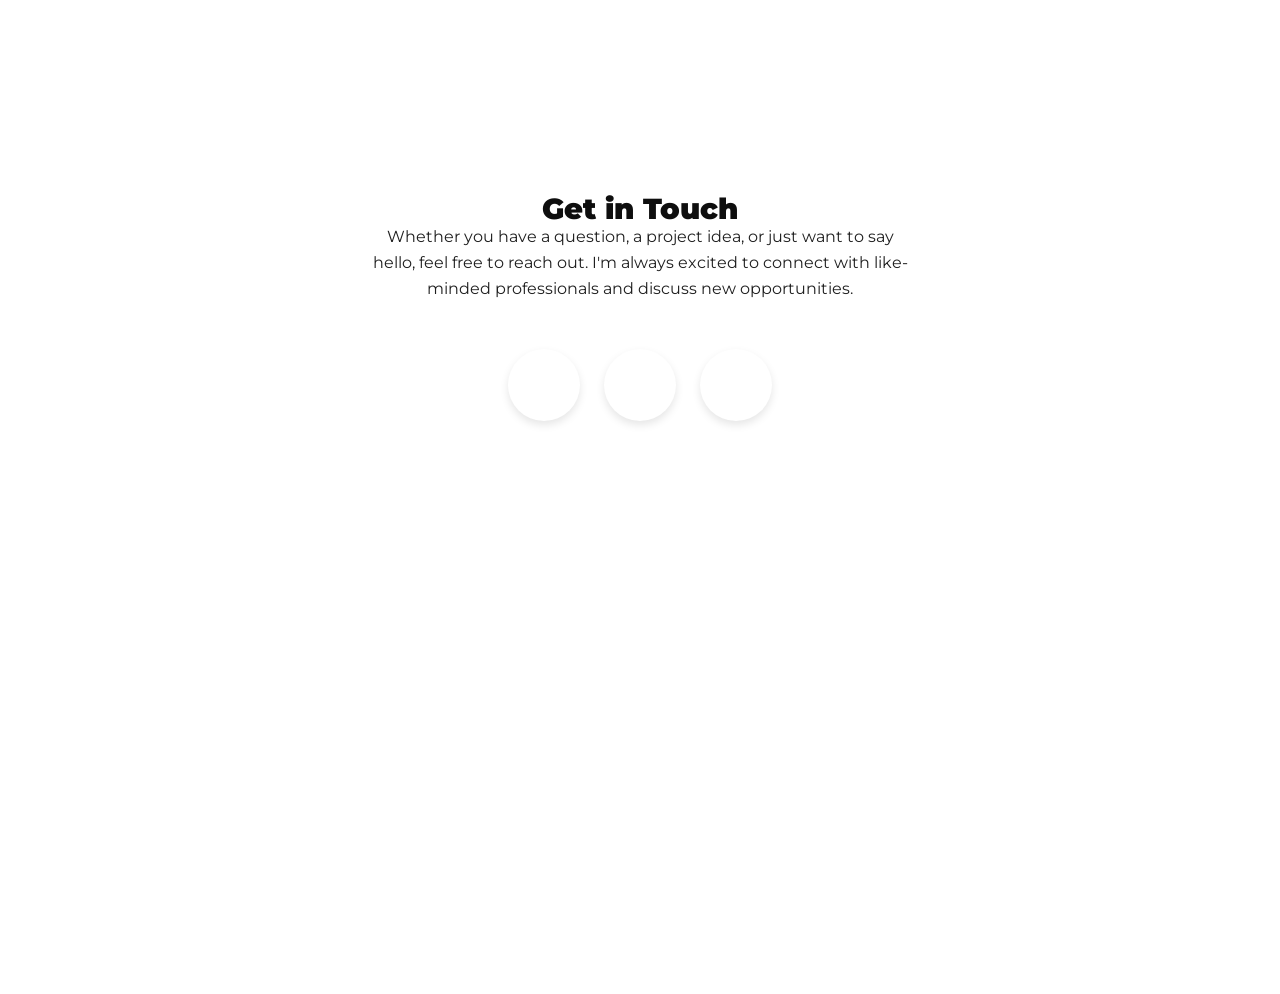
==== commit cc613992: "Update index.html" ====
--- a/index.html
+++ b/index.html
@@ -120,7 +120,7 @@
       <h5>EMPLOYEE MANAGEMENT SYSTEM</h5>
     </article>
 
-    <article class="project mix fullstack" data-title="Online Marketplace (One.NG)" data-description="A cross-platform mobile application intended to connect small businesses and consumers across Nigeria. One.NG is being developed to help vendors showcase services, manage profiles, and interact with customers in real time. It is designed to support geo-based discovery, in-app messaging, and local payments — with the broader goal of helping digitize Nigeria’s informal economy and empower small-scale entrepreneurs." data-image="./assets/home.png">
+    <article class="project mix fullstack" data-title="Online Marketplace (One.NG)" data-description="A cross-platform mobile application intended to connect small businesses and consumers across Nigeria. One.NG is being developed to help vendors showcase services, manage profiles, and interact with customers in real time. It is designed to support geo-based discovery, in-app messaging, and local payments — with the broader goal of helping digitize Nigeria’s informal economy and empower small-scale entrepreneurs." data-image="./assets/One.png">
       <div class="project_image"><img src="./assets/phone.png" alt="One NG" /></div>
       <h5>ONLINE MARKETPLACE (ONE.NG)</h5>
     </article>
@@ -155,34 +155,35 @@
 <!-- =============== MODAL STYLES ================== -->
 <style>
   .modal {
-    display: none;
-    opacity: 0;
-    transition: opacity 0.3s ease;
-    position: fixed;
-    z-index: 9999;
-    left: 0; top: 0;
-    width: 100%; height: 100%;
-    overflow: auto;
-    background: rgba(0, 0, 0, 0.7);
-  }
-
-  .modal.show {
-    display: block;
-    opacity: 1;
-  }
-
-  .modal-content {
-    background: white;
-    margin: 10% auto;
-    padding: 20px;
-    width: 90%;
-    max-width: 600px;
-    border-radius: 10px;
-    position: relative;
-    animation: slideIn 0.3s ease;
-  }
-
-  .modal-content img {
+  display: none;
+  opacity: 0;
+  transition: opacity 0.3s ease;
+  position: fixed;
+  z-index: 9999;
+  left: 0; top: 0;
+  width: 100%; height: 100%;
+  overflow: auto;
+  background: rgba(0, 0, 0, 0.7);
+}
+
+.modal.show {
+  display: block;
+  opacity: 1;
+}
+
+.modal-content {
+  background: white;
+  color: #333;
+  margin: 10% auto;
+  padding: 20px;
+  width: 90%;
+  max-width: 600px;
+  border-radius: 10px;
+  position: relative;
+  animation: slideIn 0.3s ease;
+}
+
+.modal-content img {
   width: 100%;
   max-height: 400px;
   height: auto;
@@ -192,48 +193,71 @@
   display: block;
 }
 
+.modal-content .close {
+  position: absolute;
+  top: 10px; right: 15px;
+  font-size: 28px;
+  cursor: pointer;
+  color: inherit;
+}
+
+body.modal-open {
+  overflow: hidden;
+}
+
+@keyframes slideIn {
+  from { transform: translateY(-20px); opacity: 0; }
+  to { transform: translateY(0); opacity: 1; }
+}
+
+/* === DARK MODE SUPPORT === */
+@media (prefers-color-scheme: dark) {
+  .modal-content {
+    background: #1e1e1e;
+    color: #f1f1f1;
+  }
+
   .modal-content .close {
-    position: absolute;
-    top: 10px; right: 15px;
-    font-size: 28px;
-    cursor: pointer;
+    color: #f1f1f1;
   }
-
-  @keyframes slideIn {
-    from { transform: translateY(-20px); opacity: 0; }
-    to { transform: translateY(0); opacity: 1; }
-  }
+}
 </style>
 
 <!-- =============== MODAL SCRIPT ================== -->
 <script>
-  document.addEventListener("DOMContentLoaded", () => {
-    const modal = document.getElementById("projectModal");
-    const modalImg = document.getElementById("modal-img");
-    const modalTitle = document.getElementById("modal-title");
-    const modalDescription = document.getElementById("modal-description");
-    const closeBtn = document.querySelector(".modal .close");
-
-    document.querySelectorAll(".project").forEach(project => {
-      project.addEventListener("click", () => {
-        modalImg.src = project.getAttribute("data-image");
-        modalTitle.textContent = project.getAttribute("data-title");
-        modalDescription.textContent = project.getAttribute("data-description");
-
-        modal.classList.add("show");
-      });
-    });
-
-    closeBtn.addEventListener("click", () => {
-      modal.classList.remove("show");
-    });
-
-    window.addEventListener("click", (e) => {
-      if (e.target === modal) {
-        modal.classList.remove("show");
-      }
+ document.addEventListener("DOMContentLoaded", () => {
+  const modal = document.getElementById("projectModal");
+  const modalImg = document.getElementById("modal-img");
+  const modalTitle = document.getElementById("modal-title");
+  const modalDescription = document.getElementById("modal-description");
+  const closeBtn = document.querySelector(".modal .close");
+
+  const openModal = () => {
+    modal.classList.add("show");
+    document.body.classList.add("modal-open");
+  };
+
+  const closeModal = () => {
+    modal.classList.remove("show");
+    document.body.classList.remove("modal-open");
+  };
+
+  document.querySelectorAll(".project").forEach(project => {
+    project.addEventListener("click", () => {
+      modalImg.src = project.getAttribute("data-image");
+      modalTitle.textContent = project.getAttribute("data-title");
+      modalDescription.textContent = project.getAttribute("data-description");
+      openModal();
     });
   });
+
+  closeBtn.addEventListener("click", closeModal);
+  window.addEventListener("click", (e) => {
+    if (e.target === modal) {
+      closeModal();
+    }
+  });
+});
 </script>
     
 
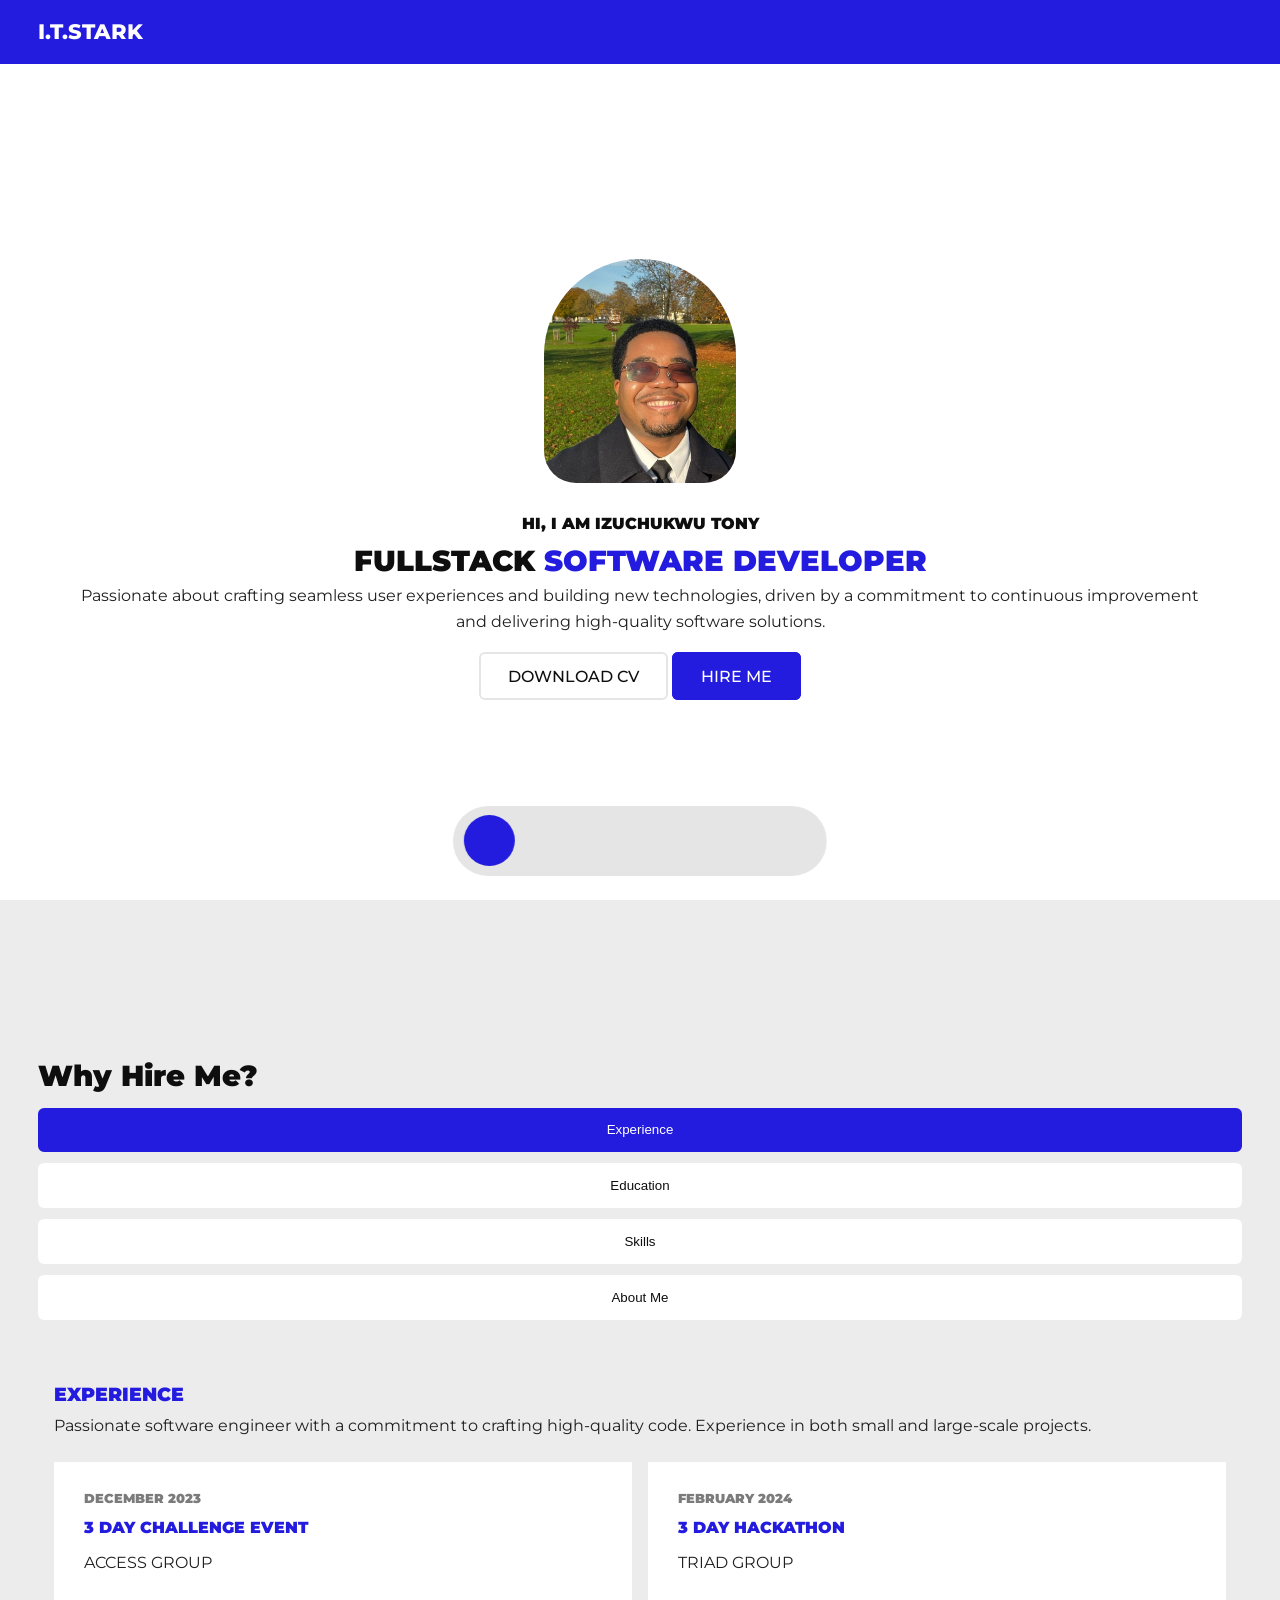
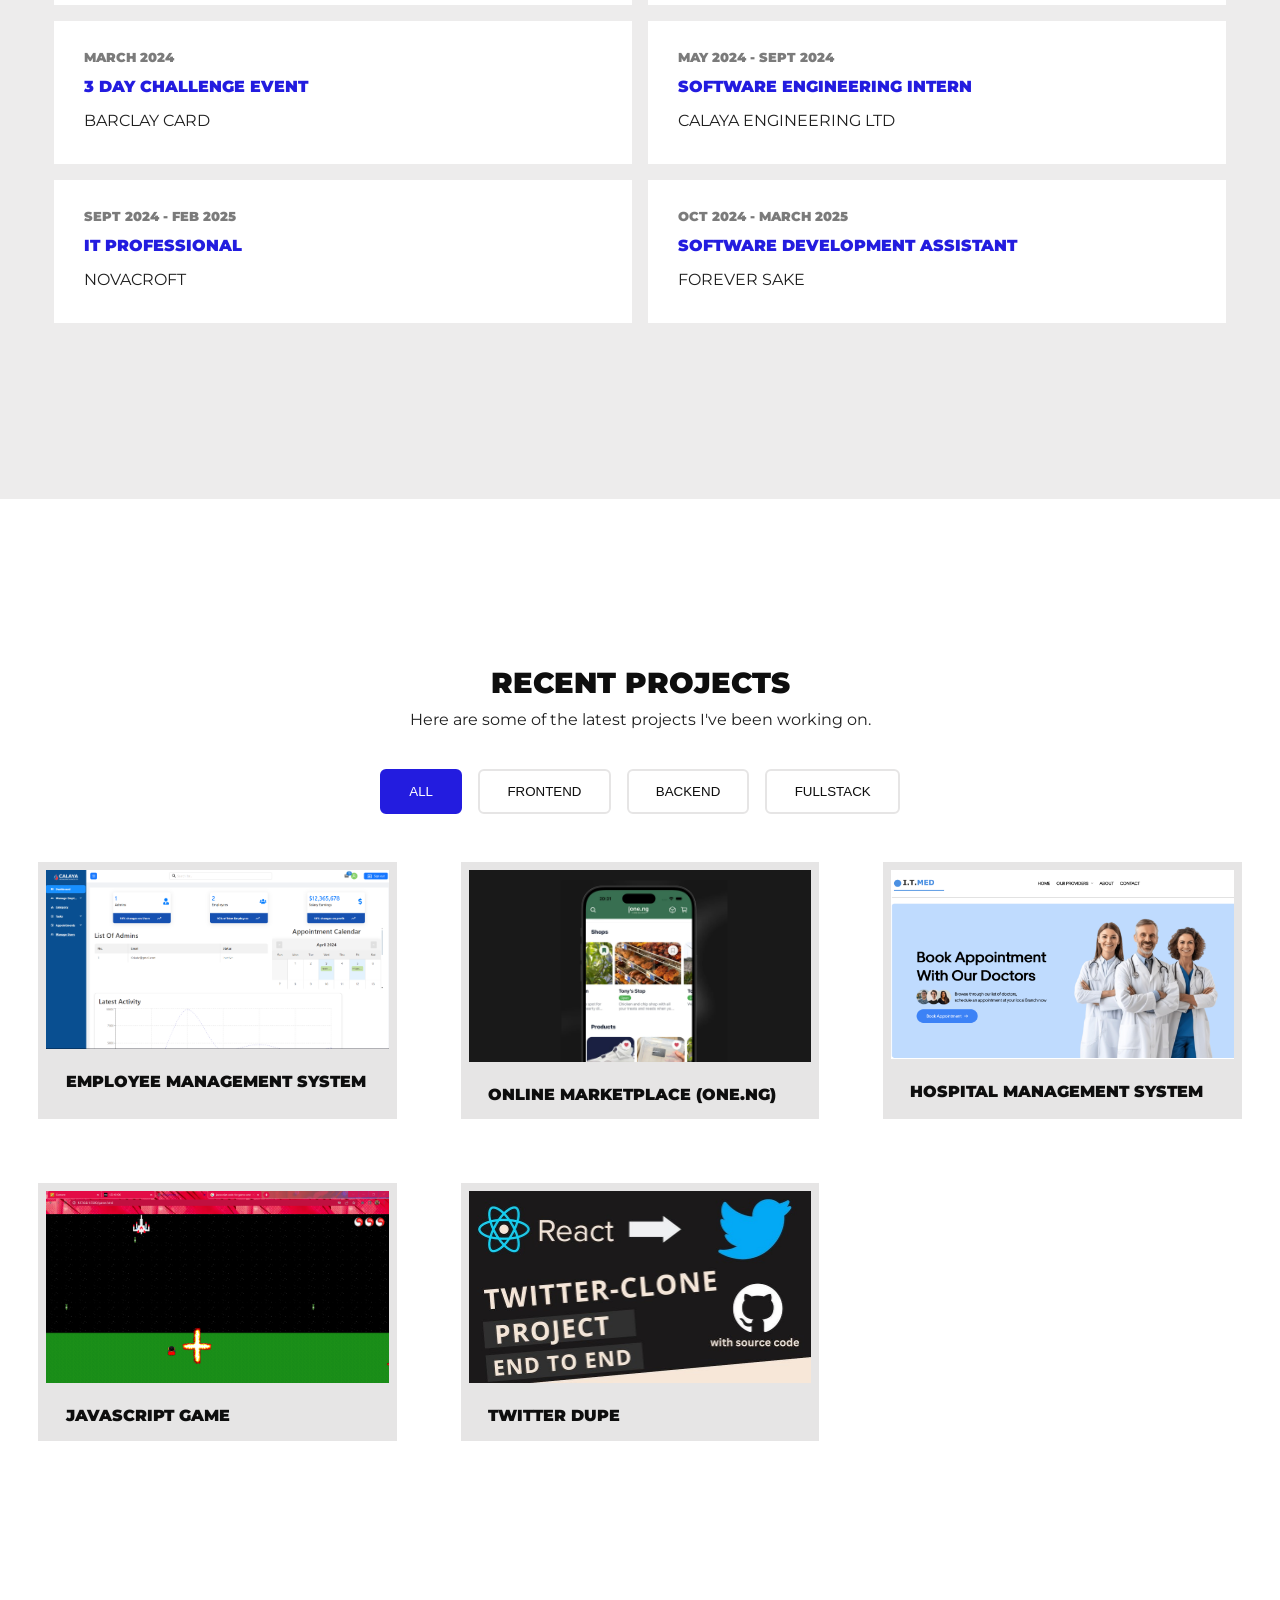
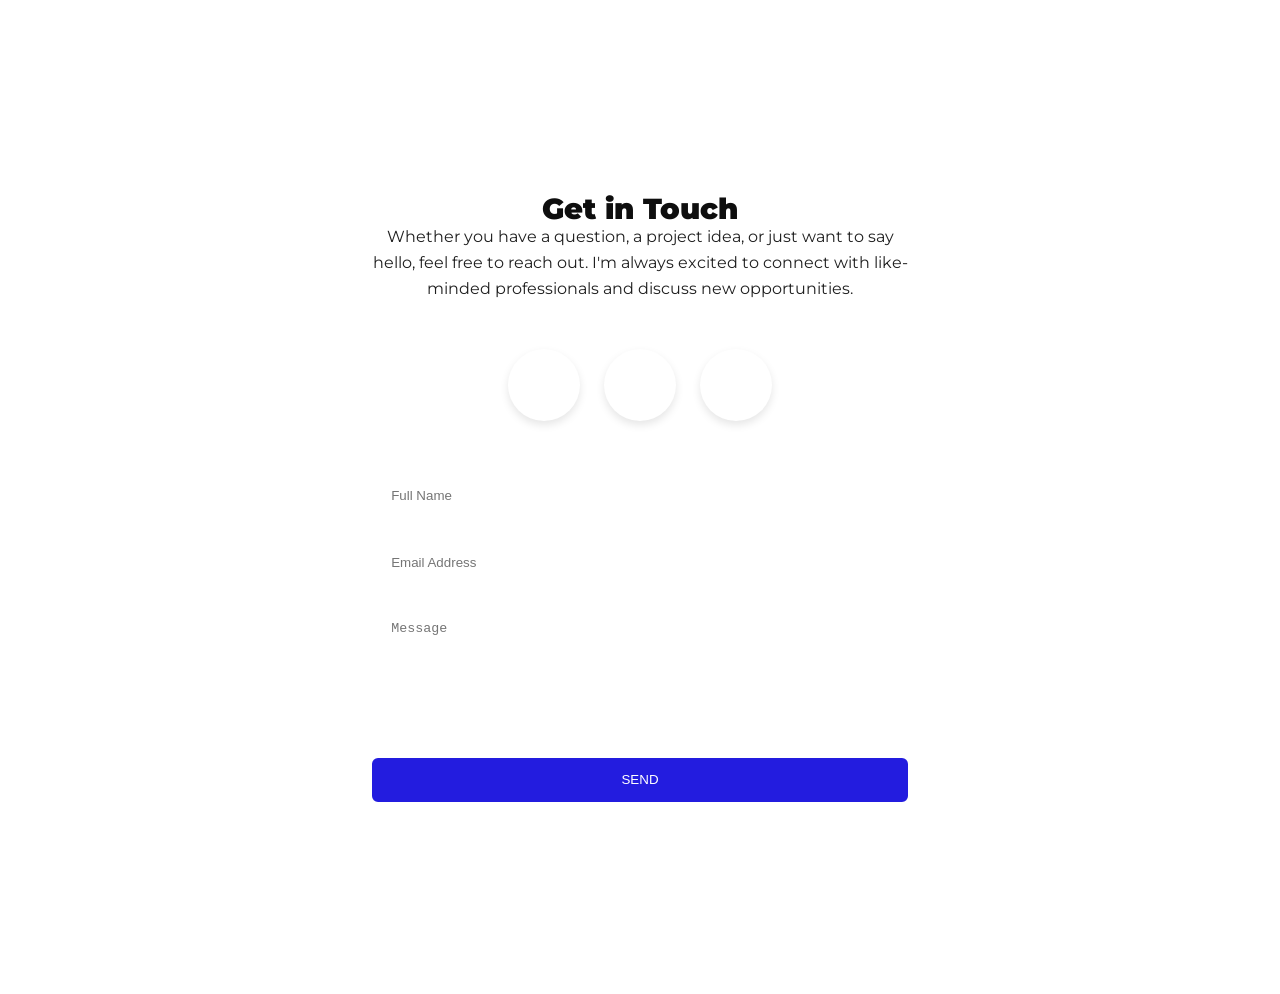
==== commit c2927042: "Update index.html" ====
--- a/index.html
+++ b/index.html
@@ -155,35 +155,34 @@
 <!-- =============== MODAL STYLES ================== -->
 <style>
   .modal {
-  display: none;
-  opacity: 0;
-  transition: opacity 0.3s ease;
-  position: fixed;
-  z-index: 9999;
-  left: 0; top: 0;
-  width: 100%; height: 100%;
-  overflow: auto;
-  background: rgba(0, 0, 0, 0.7);
-}
-
-.modal.show {
-  display: block;
-  opacity: 1;
-}
-
-.modal-content {
-  background: white;
-  color: #333;
-  margin: 10% auto;
-  padding: 20px;
-  width: 90%;
-  max-width: 600px;
-  border-radius: 10px;
-  position: relative;
-  animation: slideIn 0.3s ease;
-}
-
-.modal-content img {
+    display: none;
+    opacity: 0;
+    transition: opacity 0.3s ease;
+    position: fixed;
+    z-index: 9999;
+    left: 0; top: 0;
+    width: 100%; height: 100%;
+    overflow: auto;
+    background: rgba(0, 0, 0, 0.7);
+  }
+
+  .modal.show {
+    display: block;
+    opacity: 1;
+  }
+
+  .modal-content {
+    background: white;
+    margin: 10% auto;
+    padding: 20px;
+    width: 90%;
+    max-width: 600px;
+    border-radius: 10px;
+    position: relative;
+    animation: slideIn 0.3s ease;
+  }
+
+  .modal-content img {
   width: 100%;
   max-height: 400px;
   height: auto;
@@ -192,36 +191,22 @@
   margin-bottom: 1rem;
   display: block;
 }
-
-.modal-content .close {
-  position: absolute;
-  top: 10px; right: 15px;
-  font-size: 28px;
-  cursor: pointer;
-  color: inherit;
-}
-
-body.modal-open {
+  body.modal-open {
   overflow: hidden;
 }
 
-@keyframes slideIn {
-  from { transform: translateY(-20px); opacity: 0; }
-  to { transform: translateY(0); opacity: 1; }
-}
-
-/* === DARK MODE SUPPORT === */
-@media (prefers-color-scheme: dark) {
-  .modal-content {
-    background: #1e1e1e;
-    color: #f1f1f1;
-  }
-
   .modal-content .close {
-    color: #f1f1f1;
-  }
-}
-</style>
+    position: absolute;
+    top: 10px; right: 15px;
+    font-size: 28px;
+    cursor: pointer;
+  }
+
+  @keyframes slideIn {
+    from { transform: translateY(-20px); opacity: 0; }
+    to { transform: translateY(0); opacity: 1; }
+  }
+</style> 
 
 <!-- =============== MODAL SCRIPT ================== -->
 <script>
--- a/index.css
+++ b/index.css
@@ -619,4 +619,13 @@
         width: 100%;
     }
 
-}
+    .dark-theme-variables .modal-content {
+  background: var(--color-gray-100); /* or a darker custom color */
+  color: var(--color-gray-800); /* light text color for contrast */
+}
+
+.dark-theme-variables .modal-content .close {
+  color: var(--color-gray-800); /* close button color */
+}
+
+}
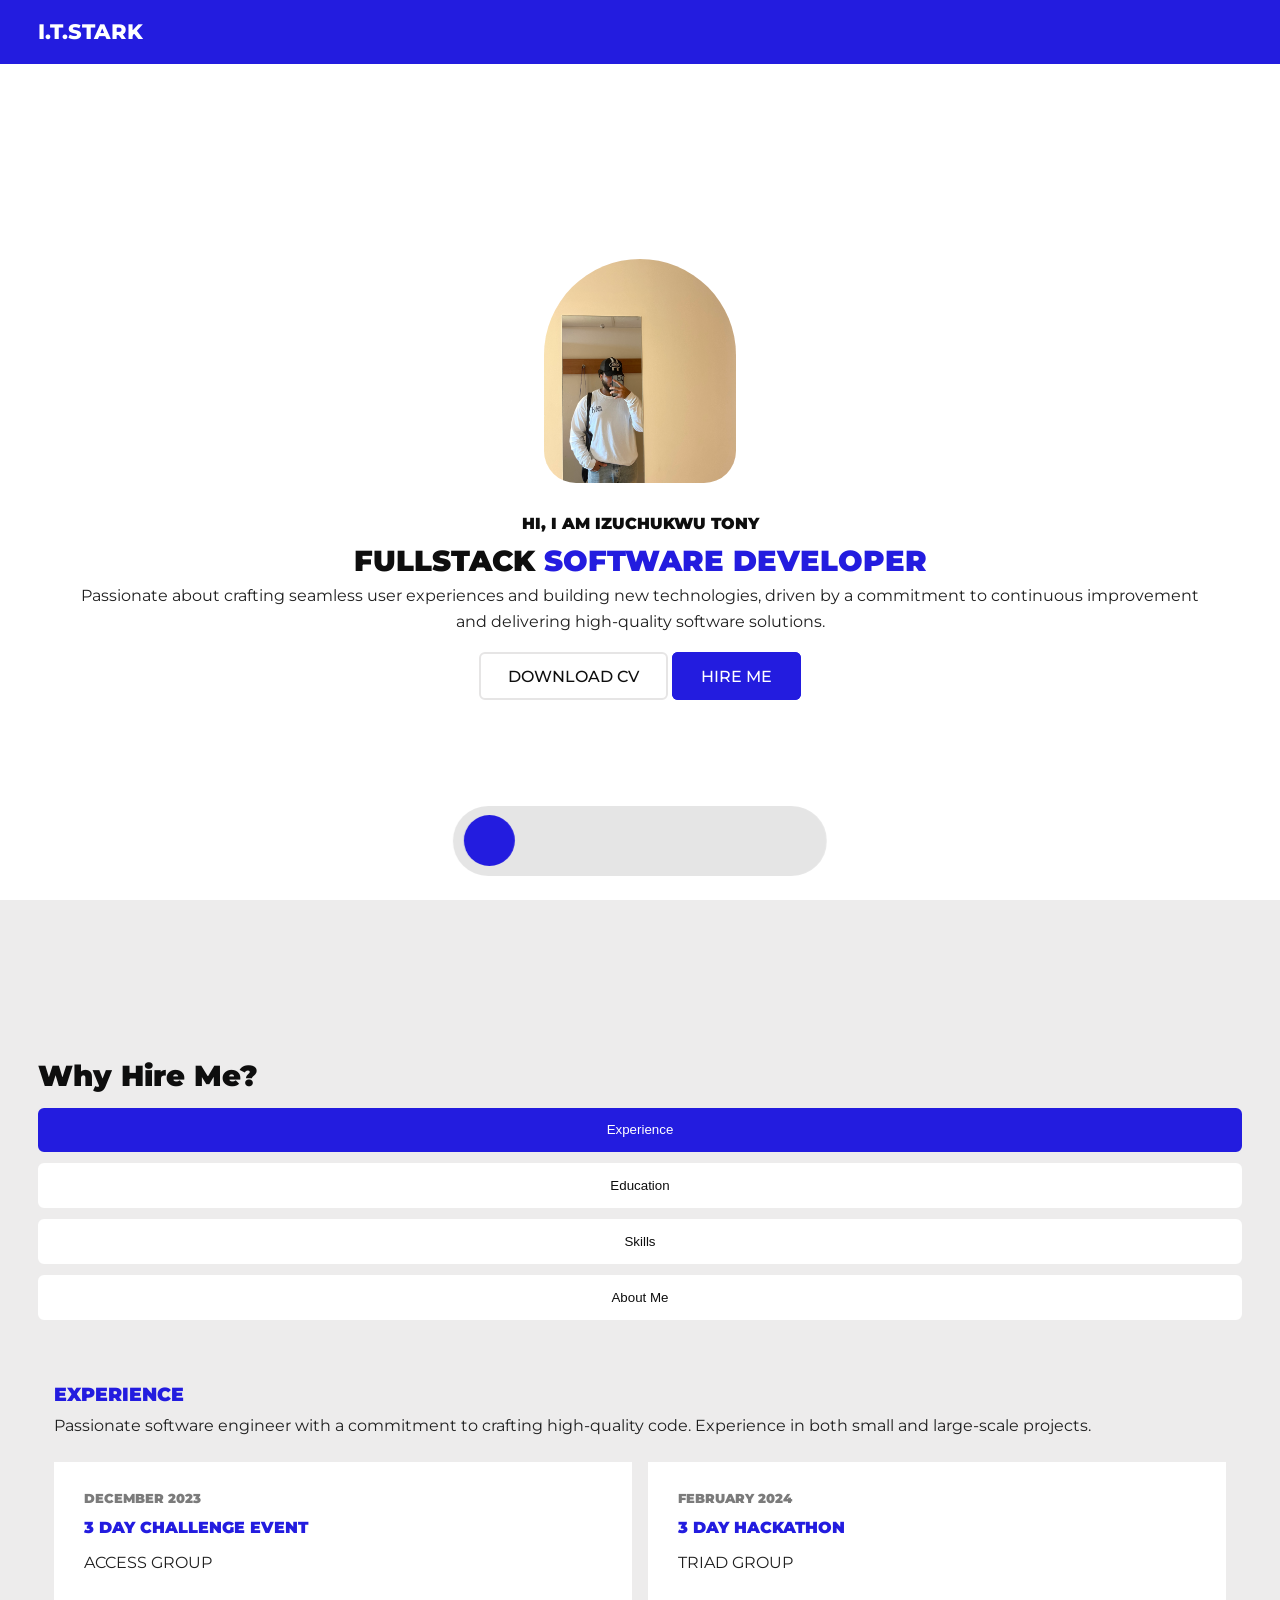
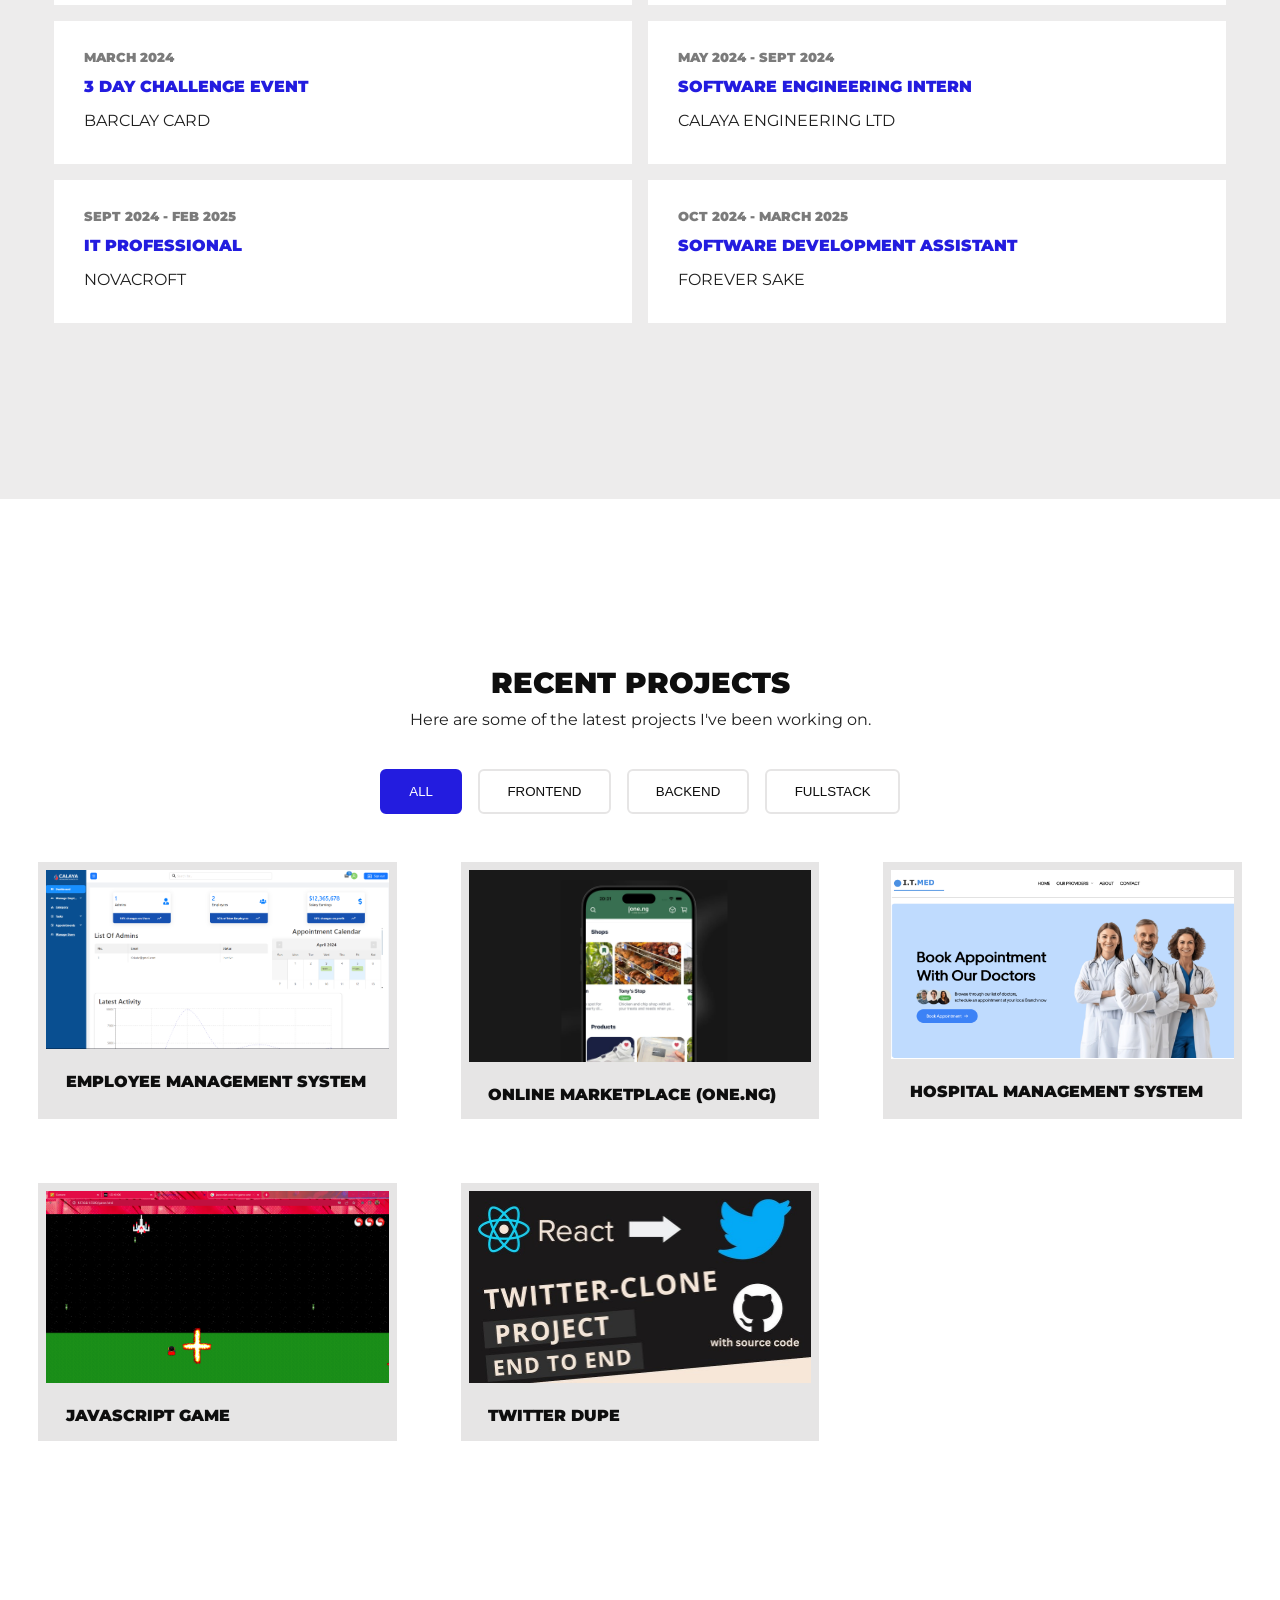
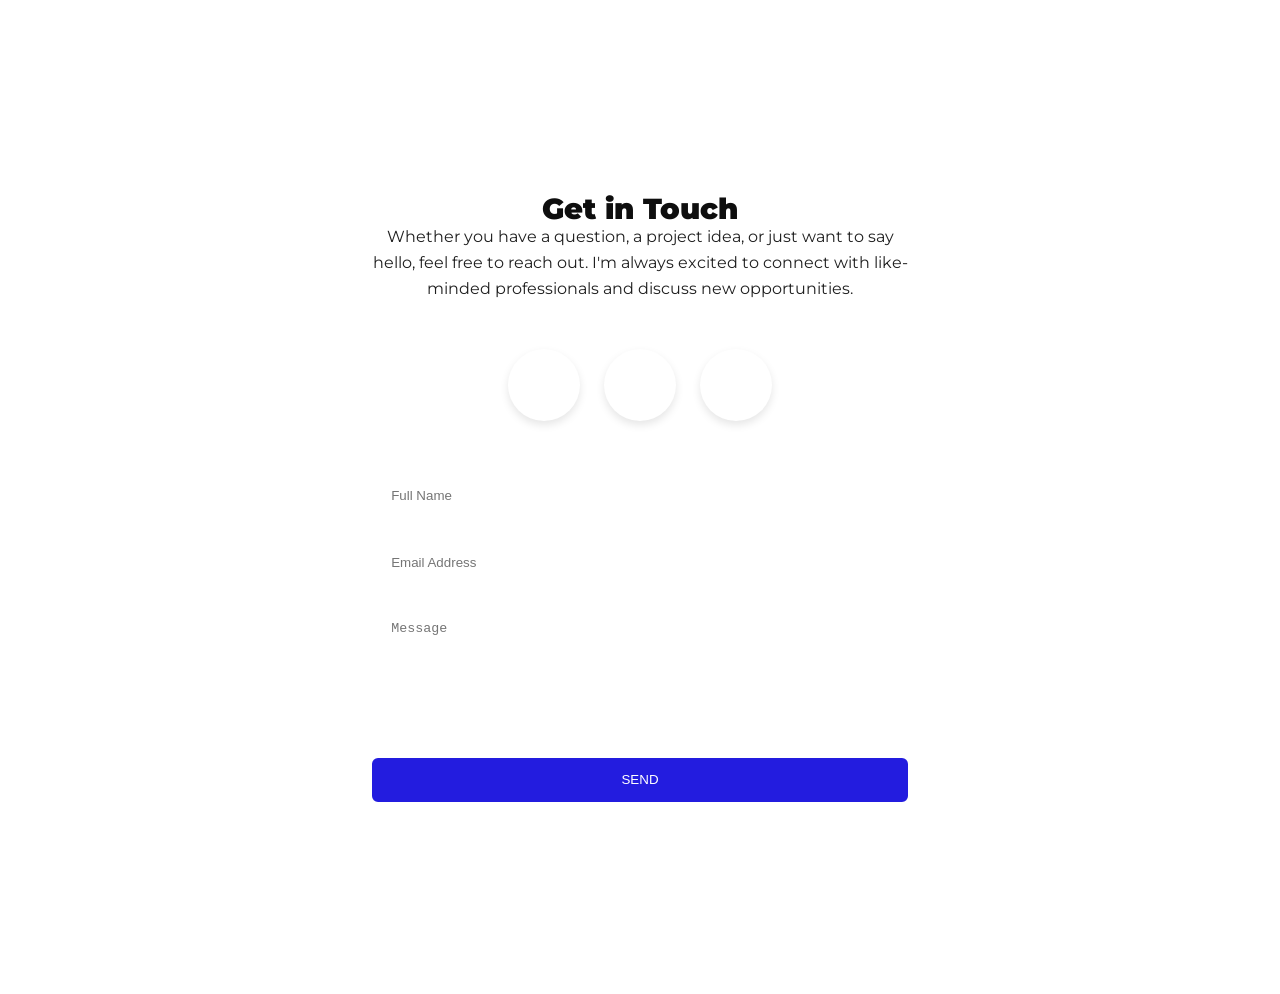
==== commit 6d1d782a: "Update index.html" ====
--- a/index.html
+++ b/index.html
@@ -48,7 +48,7 @@
     <header>
       <div class="header_container">
         <div class="header_image" data-aos="fade-up" data-aos-delay="800">
-          <img src="../assets/izu.jpg" alt="Header Image" />
+          <img src="../assets/IMG_5302.jpeg" alt="Header Image" />
         </div>
         <h5 data-aos="fade-in">HI, I AM IZUCHUKWU TONY</h5>
         <h1 data-aos="fade-in">FULLSTACK <span>SOFTWARE DEVELOPER</span></h1>
--- a/index.css
+++ b/index.css
@@ -480,6 +480,15 @@
     padding: 0.6rem 1rem
 }
 
+   .dark-theme-variables .modal-content {
+  background: var(--color-gray-100); /* or a darker custom color */
+  color: var(--color-gray-800); /* light text color for contrast */
+}
+
+.dark-theme-variables .modal-content .close {
+  color: var(--color-gray-800); /* close button color */
+}
+
 /*=============================== CONTACT ==============================*/
 .contact_container {
     width: 100%; /* Make it responsive */
@@ -619,13 +628,6 @@
         width: 100%;
     }
 
-    .dark-theme-variables .modal-content {
-  background: var(--color-gray-100); /* or a darker custom color */
-  color: var(--color-gray-800); /* light text color for contrast */
-}
-
-.dark-theme-variables .modal-content .close {
-  color: var(--color-gray-800); /* close button color */
-}
-
-}
+ 
+
+}
